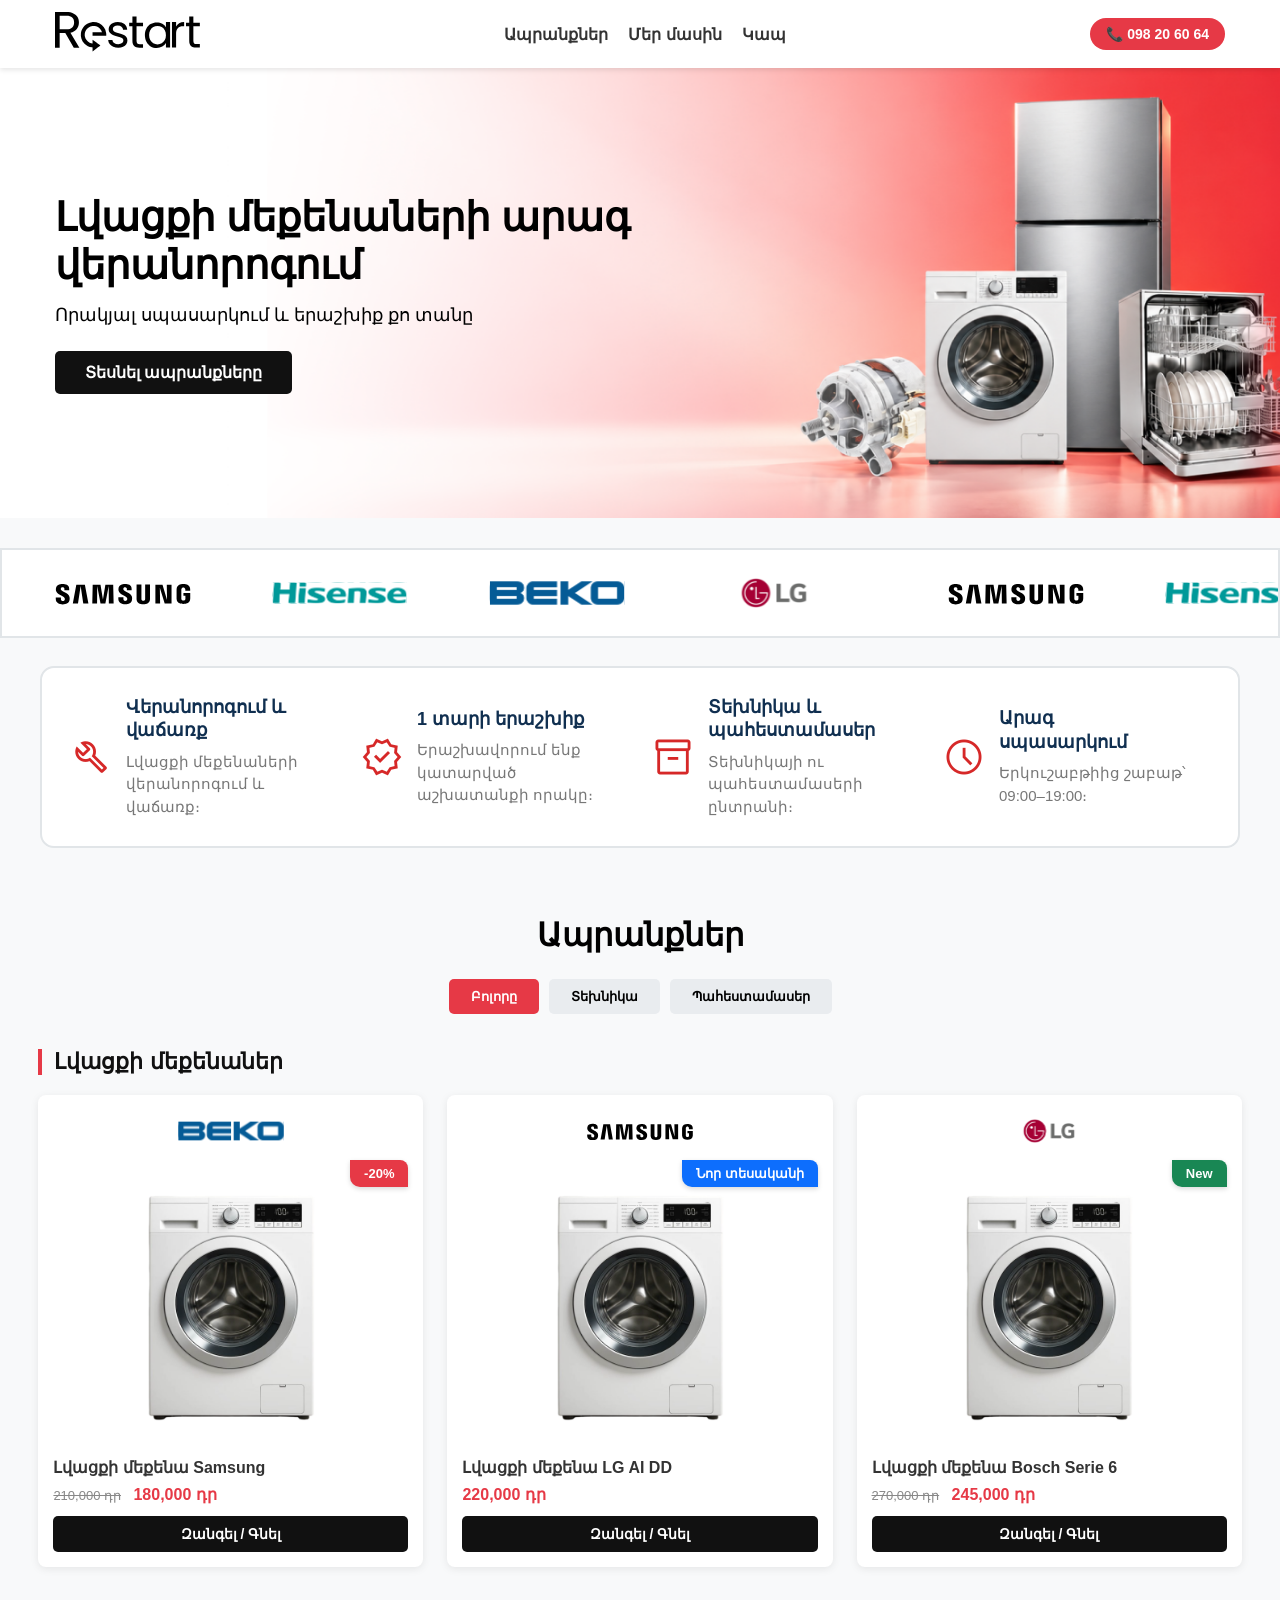
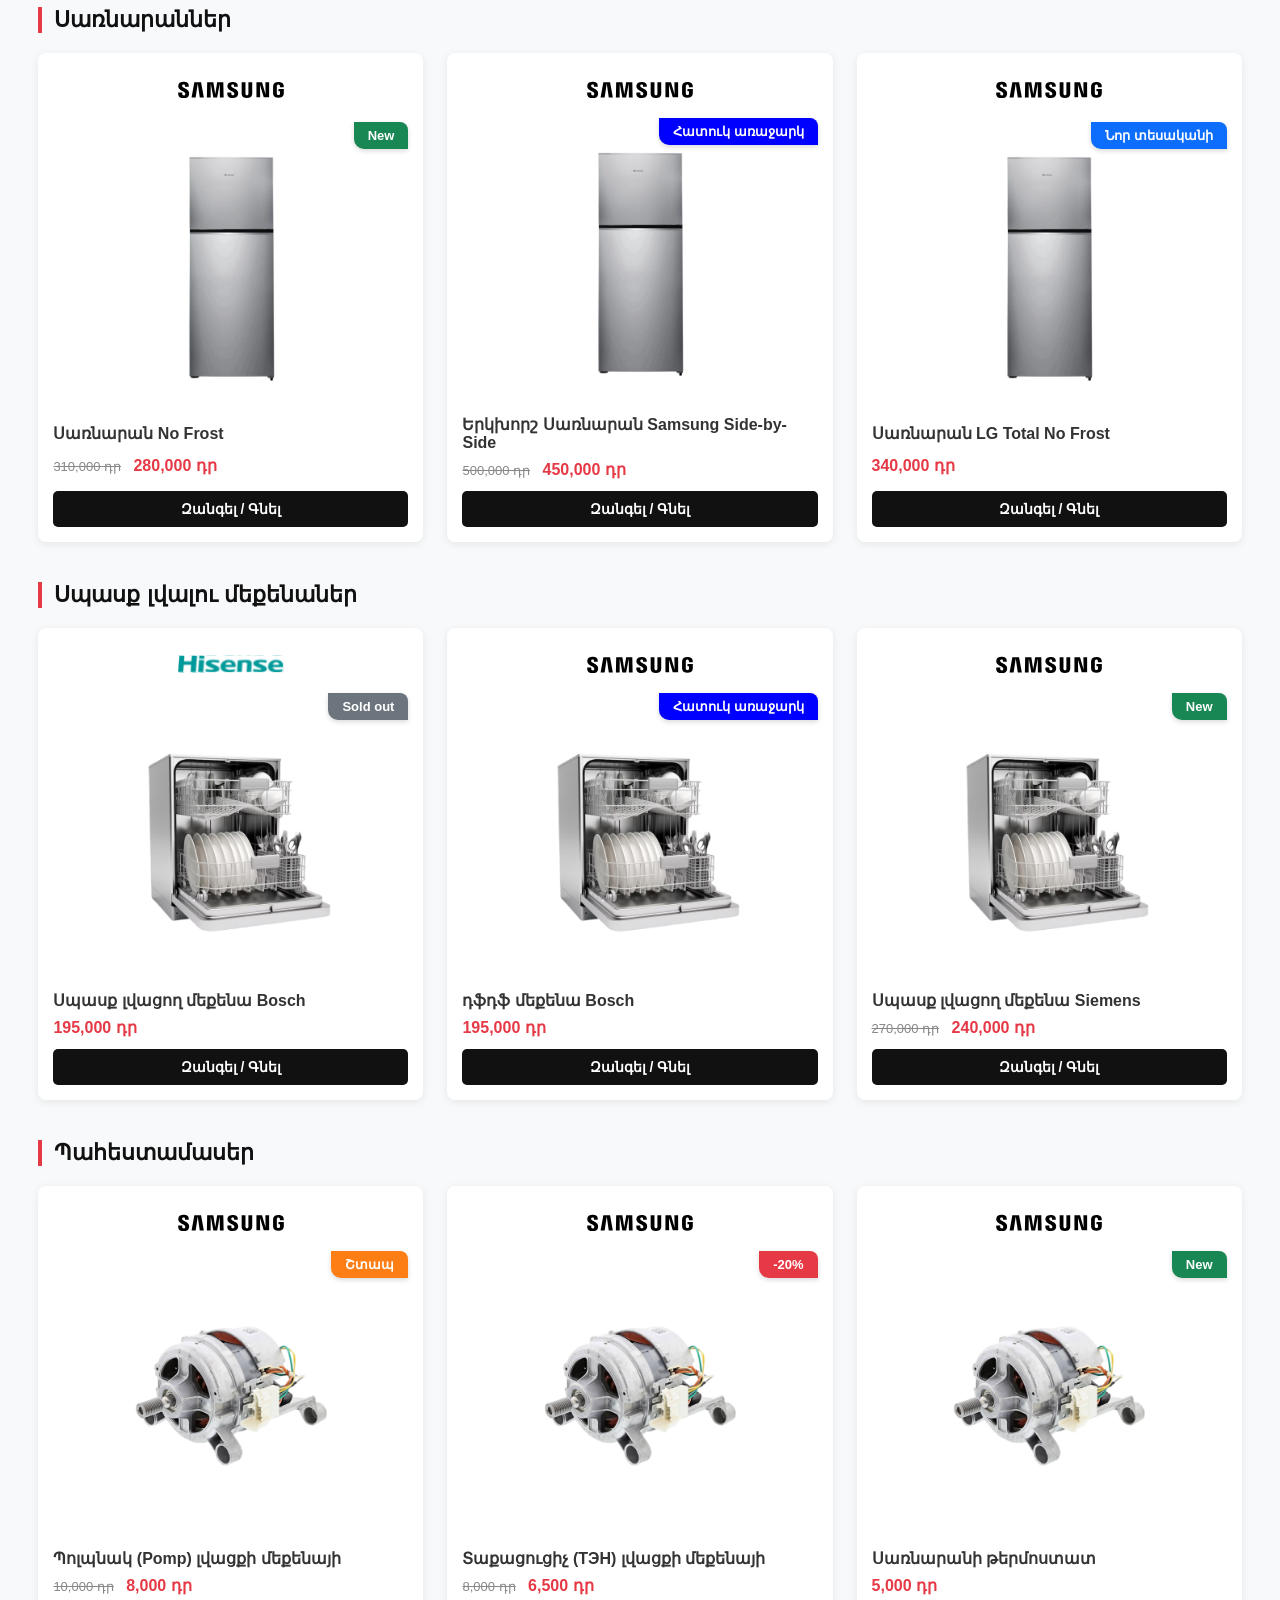
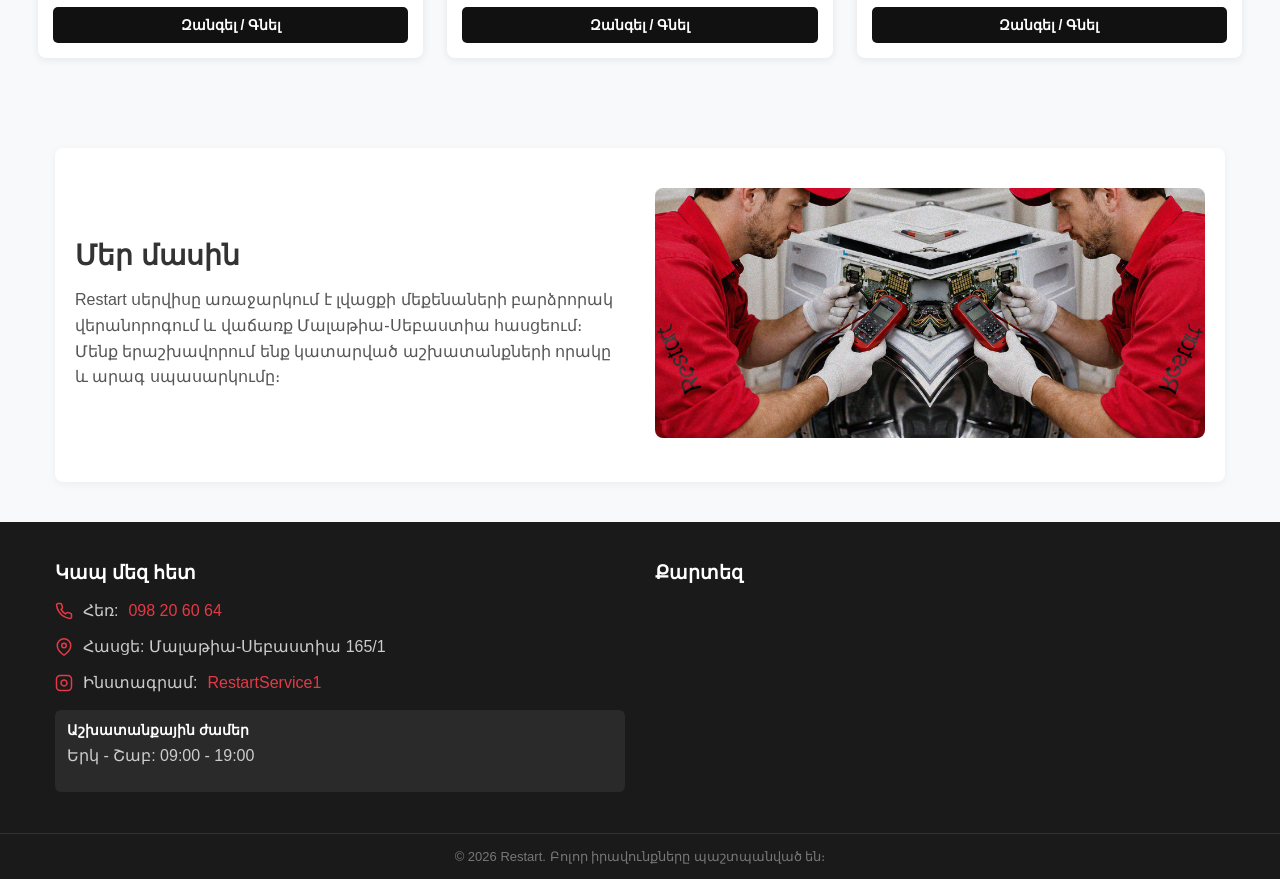
==== index.html @ dfbe59ae "added logos , and slide bar" ====
<!DOCTYPE html>
<html lang="hy">
<head>
  <meta charset="UTF-8">
  <meta name="viewport" content="width=device-width, initial-scale=1.0">

  <title>Restart | Լվացքի մեքենաների վաճառք և վերանորոգում Երևանում</title>
  <meta name="description" content="Restart սերվիսը Երևանում՝ Մալաթիա-Սեբաստիայում, առաջարկում է լվացքի մեքենաների վաճառք և վերանորոգում։ Զանգահարեք՝ 098 20 60 64։">

  <link rel="icon" type="image/svg+xml" href="assets/favicon.svg">

  <meta property="og:locale" content="hy_AM">
  <meta property="og:type" content="website">
  <meta property="og:site_name" content="Restart">
  <meta property="og:title" content="Restart | Լվացքի մեքենաների վաճառք և վերանորոգում Երևանում">
  <meta property="og:description" content="Լվացքի մեքենաների վաճառք և վերանորոգում Երևանում՝ Մալաթիա-Սեբաստիայում։ Զանգահարեք՝ 098 20 60 64։">

<meta property="og:image" content="https://restartservice1.netlify.app/assets/hero-banner-mob.png">
<meta property="og:image:alt" content="Restart՝ կենցաղային տեխնիկայի վաճառք և վերանորոգում">
<meta property="og:image:width" content="800">
<meta property="og:image:height" content="484">

<meta name="twitter:image" content="https://restartservice1.netlify.app/assets/hero-banner-mob.png">
<link
  href="https://fonts.googleapis.com/css2?family=Material+Symbols+Outlined&icon_names=build,verified,inventory_2,schedule&display=block"
  rel="stylesheet"
/>
  <link rel="stylesheet" href="style.css">
</head>
<body>

  <!-- HEADER -->
  <header class="navbar">
    <div class="container nav-container">
      <div class="logo">
        <a href="#"><img src="assets/logo.svg" alt="Restart Logo"></a>
      </div>
      
      <!-- Դեսքթոփ մենյու -->
      <nav class="nav-links">
        <a href="#products">Ապրանքներ</a>
        <a href="#about">Մեր մասին</a>
        <a href="#contact">Կապ</a>
      </nav>

      <div class="nav-right-actions">
        <a href="tel:098206064" class="header-call-btn"> 📞  098 20 60 64</a>
        <!-- Մոբայլ Մենյուի Կոճակ (Hamburger) -->
        <button class="mobile-menu-btn" id="menu-btn" onclick="toggleMobileMenu()">
          <span></span>
          <span></span>
          <span></span>
        </button>
      </div>
    </div>
  </header>

  <!-- Մոբայլ Բացվող Մենյու -->
  <div class="mobile-dropdown" id="mobile-dropdown">
    <button class="close-menu-btn" onclick="toggleMobileMenu()">&times;</button>
    <a href="#products" onclick="toggleMobileMenu()">Ապրանքներ</a>
    <a href="#about" onclick="toggleMobileMenu()">Մեր մասին</a>
    <a href="#contact" onclick="toggleMobileMenu()">Կապ</a>
    <a href="tel:098206064" class="mobile-menu-call">📞 Զանգահարել: 098 20 60 64</a>
  </div>

  <!-- HERO SECTION -->
  <section id="hero-container" class="hero-section">
    <!-- Տվյալները բեռնվում են script.js-ից -->
  </section>

<!-- BRAND MARQUEE -->
<section class="brand-marquee" aria-label="Բրենդներ">
  <div class="brand-track">
    <div class="brand-set">
 <img class="brand-logo" src="assets/brands/samsung.svg" alt="Samsung">
  <img class="brand-logo" src="assets/brands/hisense.svg" alt="Samsung">
   <img class="brand-logo" src="assets/brands/beko.svg" alt="Samsung">
    <img class="brand-logo" src="assets/brands/lg.svg" alt="Samsung">
    </div>

    <!-- Կրկնվող շարքը՝ անընդհատ ժապավենի էֆեկտի համար -->
    <div class="brand-set" aria-hidden="true">
 <img class="brand-logo" src="assets/brands/samsung.svg" alt="Samsung">
  <img class="brand-logo" src="assets/brands/hisense.svg" alt="Samsung">
   <img class="brand-logo" src="assets/brands/beko.svg" alt="Samsung">
    <img class="brand-logo" src="assets/brands/lg.svg" alt="Samsung">
    </div>
  </div>
</section>

<!-- BENEFITS SECTION -->
<section class="benefits container" aria-label="Restart սերվիսի առավելությունները">
  <div class="benefits-grid">

    <article class="benefit-item">
      <span class="benefit-icon" aria-hidden="true">build</span>
      <div>
        <h2>Վերանորոգում և վաճառք</h2>
        <p>Լվացքի մեքենաների վերանորոգում և վաճառք։</p>
      </div>
    </article>

    <article class="benefit-item">
      <span class="benefit-icon" aria-hidden="true">verified</span>
      <div>
        <h2>1 տարի երաշխիք</h2>
        <p>Երաշխավորում ենք կատարված աշխատանքի որակը։</p>
      </div>
    </article>

    <article class="benefit-item">
      <span class="benefit-icon" aria-hidden="true">inventory_2</span>
      <div>
        <h2>Տեխնիկա և պահեստամասեր</h2>
        <p>Տեխնիկայի ու պահեստամասերի ընտրանի։</p>
      </div>
    </article>

    <article class="benefit-item">
      <span class="benefit-icon" aria-hidden="true">schedule</span>
      <div>
        <h2>Արագ <br>սպասարկում</h2>
        <p>Երկուշաբթիից շաբաթ՝ 09:00–19:00։</p>
      </div>
    </article>

  </div>
</section>

  <!-- PRODUCTS SECTION -->
  <section id="products" class="products-section container">
    <h1 class="prod">Ապրանքներ</h1>
    <div class="tabs-container">
      <button class="tab-btn active" onclick="filterCategory('all', event)">Բոլորը</button>
      <button class="tab-btn" onclick="filterCategory('techniqua', event)">Տեխնիկա</button>
      <button class="tab-btn" onclick="filterCategory('spare_parts', event)">Պահեստամասեր</button>
    </div>

    <!-- Ապրանքների ցանկը -->
    <div id="products-container"></div>
  </section>

  <!-- ABOUT SECTION -->
  <section id="about" class="container">
    <div class="about-section">
      <div class="about-grid">
        <div class="about-text">
          <h2>Մեր մասին</h2>
          <p>Restart սերվիսը առաջարկում է լվացքի մեքենաների բարձրորակ վերանորոգում և վաճառք Մալաթիա-Սեբաստիա հասցեում։ Մենք երաշխավորում ենք կատարված աշխատանքների որակը և արագ սպասարկումը։</p>
        </div>
        <div class="about-image">
          <img src="assets/about.png" alt="About us">
        </div>
      </div>
    </div>
  </section>

  <!-- FOOTER / CONTACT -->
  <footer id="contact">
    <div class="container footer-content">
      <div class="footer-info">
        <h3>Կապ մեզ հետ</h3>
        <p>
          <svg class="contact-icon" viewBox="0 0 24 24" fill="none" stroke="currentColor" stroke-width="2"><path d="M22 16.92v3a2 2 0 0 1-2.18 2 19.79 19.79 0 0 1-8.63-3.07 19.5 19.5 0 0 1-6-6 19.79 19.79 0 0 1-3.07-8.67A2 2 0 0 1 4.11 2h3a2 2 0 0 1 2 1.72 12.84 12.84 0 0 0 .7 2.81 2 2 0 0 1-.45 2.11L8.09 9.91a16 16 0 0 0 6 6l1.27-1.27a2 2 0 0 1 2.11-.45 12.84 12.84 0 0 0 2.81.7A2 2 0 0 1 22 16.92z"/></svg>
          Հեռ: <a href="tel:098206064">098 20 60 64</a>
        </p>
        <p>
          <svg class="contact-icon" viewBox="0 0 24 24" fill="none" stroke="currentColor" stroke-width="2"><path d="M21 10c0 7-9 13-9 13s-9-6-9-13a9 9 0 0 1 18 0z"/><circle cx="12" cy="10" r="3"/></svg>
          Հասցե: Մալաթիա-Սեբաստիա 165/1
        </p>
        <p>
          <svg class="contact-icon" viewBox="0 0 24 24" fill="none" stroke="currentColor" stroke-width="2"><rect width="20" height="20" x="2" y="2" rx="5" ry="5"/><path d="M16 11.37A4 4 0 1 1 12.63 8 4 4 0 0 1 16 11.37z"/><line x1="17.5" x2="17.51" y1="6.5" y2="6.5"/></svg>
          Ինստագրամ: <a href="https://instagram.com/RestartService1" target="_blank">RestartService1</a>
        </p>
        
        <div class="work-hours">
          <h4>Աշխատանքային ժամեր</h4>
          <p>Երկ - Շաբ: 09:00 - 19:00</p>
        </div>
      </div>

      <div class="footer-map">
        <h3>Քարտեզ</h3>
        <iframe src="https://www.google.com/maps/embed?pb=!1m18!1m12!1m3!1d3048.3341147572!2d44.45!3d40.18!2m3!1f0!2f0!3f0!3m2!1i1024!2i768!4f13.1!3m3!1m2!1s0x0%3A0x0!2zNDDCsDEwJzQ4LjgiTiA0NMKwMjcxMDAuMCJF!5e0!3m2!1sen!2sam!4v1600000000000!5m2!1sen!2sam" width="100%" height="200" style="border:0;" allowfullscreen="" loading="lazy"></iframe>
      </div>
    </div>
    
    <div class="footer-bottom">
      <p>&copy; 2026 Restart. Բոլոր իրավունքները պաշտպանված են։</p>
    </div>
  </footer>

  <!-- Floating Call Button for Mobile -->
  <a href="tel:098206064" class="float-call-btn"> 📞 Զանգահարել</a>

  <script src="script.js"></script>
</body>
</html>
---- style.css ----
/* --- GENERAL STYLES --- */
* {
  margin: 0;
  padding: 0;
  box-sizing: border-box;
  font-family: Poppins, sans-serif;
}

body {
  background-color: #f8f9fa;
  color: #333;
}

.prod {
  text-align: center;
  margin-bottom: 25px;
  font-size: 32px;
  color: #000;
  font-weight: bold;
}

.container {
  max-width: 1200px;
  margin: 0 auto;
  padding: 0 15px;
}

/* --- NAVBAR --- */
.navbar {
  background: #fff;
  box-shadow: 0 2px 5px rgba(0,0,0,0.1);
  position: sticky;
  top: 0;
  z-index: 1000;
  padding: 12px 0;
}

.nav-container {
  display: flex;
  justify-content: space-between;
  align-items: center;
}

.logo img {
  height: 40px;
}

.nav-links {
  display: flex;
  gap: 20px;
}

.nav-links a {
  text-decoration: none;
  color: #333;
  font-weight: bold;
  transition: color 0.3s;
}

.nav-links a:hover {
  color: #e63946;
}

.nav-right-actions {
  display: flex;
  align-items: center;
  gap: 15px;
}

.header-call-btn {
  background-color: #e63946;
  color: #fff;
  padding: 8px 16px;
  border-radius: 20px;
  text-decoration: none;
  font-weight: bold;
  font-size: 14px;
  transition: background 0.3s;
}

.header-call-btn:hover {
  background-color: #d62828;
}

/* --- MOBILE HAMBURGER BUTTON --- */
.mobile-menu-btn {
  display: none;
  background: none;
  border: none;
  cursor: pointer;
  flex-direction: column;
  justify-content: space-between;
  width: 28px;
  height: 20px;
  padding: 0;
}

.mobile-menu-btn span {
  display: block;
  width: 100%;
  height: 3px;
  background-color: #333;
  border-radius: 2px;
}

/* --- MOBILE DROPDOWN MENU --- */
.mobile-dropdown {
  display: none;
  position: fixed;
  top: 0;
  left: 0;
  width: 100%;
  height: 100vh;
  background: #fff;
  z-index: 2000;
  flex-direction: column;
  justify-content: center;
  align-items: center;
  gap: 25px;
  padding: 20px;
}

.mobile-dropdown.active {
  display: flex;
}

.mobile-dropdown a {
  text-decoration: none;
  font-size: 22px;
  font-weight: bold;
  color: #333;
  transition: color 0.3s;
}

.mobile-dropdown a:hover {
  color: #e63946;
}

.mobile-menu-call {
  background-color: #e63946;
  color: #fff !important;
  padding: 12px 25px;
  border-radius: 25px;
  font-size: 18px !important;
  margin-top: 15px;
}

.close-menu-btn {
  position: absolute;
  top: 20px;
  right: 25px;
  background: none;
  border: none;
  font-size: 40px;
  color: #333;
  cursor: pointer;
}

/* --- HERO SECTION --- */
.hero-section {
  position: relative;
  width: 100%;
  height: 450px;
  background: #e63946;
  display: flex;
  align-items: center;
  overflow: hidden;
  margin-bottom: 30px;
}

.hero-image {
  position: absolute;
  top: 0;
  left: 0;
  width: 100%;
  height: 100%;
  background-size: cover;
  background-position: center;
  background-repeat: no-repeat;
  z-index: 1;
}

.hero-content {
  position: relative;
  z-index: 2;
    width: 100%;
  max-width: 1200px;
  padding-left: 50px;
  color: #fff;
 color: #000;
  text-align: left;
   margin: 0 auto;
     padding: 0 15px; /* Նույն padding-ը, ինչ .container-ը */
}


.hero-content h1 {
  width: 50%;
  font-size: 40px;
  margin-bottom: 15px;
  font-weight: bold;
  line-height: 1.2;
}

.hero-content p {
  font-size: 18px;
  margin-bottom: 25px;
  color: #000;
}

.hero-content .btn-primary {
  display: inline-block;
  background: #111;
  color: #fff;
  padding: 12px 30px;
  border-radius: 5px;
  text-decoration: none;
  font-weight: bold;
  transition: background 0.3s;
}

.hero-content .btn-primary:hover {
  background: #333;
}

/* --- PRODUCTS SECTION --- */
.products-section {
  padding: 20px 15px 50px 15px;
}

.tabs-container {
  display: flex;
  gap: 10px;
  margin-bottom: 35px;
  overflow-x: auto;
  justify-content: center;
}

.tab-btn {
  padding: 10px 22px;
  border: none;
  background: #e9ecef;
  cursor: pointer;
  border-radius: 5px;
  font-weight: bold;
  white-space: nowrap;
  transition: all 0.3s;
}

.tab-btn.active {
  background: #e63946;
  color: #fff;
}

.category-group {
  margin-bottom: 40px;
}

.sub-category-title {
  margin: 0 0 20px 0;
  font-size: 22px;
  border-left: 4px solid #e63946;
  padding-left: 12px;
  color: #111;
}

/* Ապրանքների բաժինը դուրս է գալիս ընդհանուր 1200px container սահմանափակումից */
.products-section.container {
  width: 100vw;
  max-width: none;
  margin-left: calc(50% - 50vw);
  padding: 20px clamp(16px, 3vw, 48px) 50px;
}

.products-grid {
  display: grid;
  grid-template-columns: repeat(3, minmax(0, 1fr));
  gap: 24px;
}

/* 4 կամ ավելի քարտի դեպքում լայն էկրանին ցուցադրում է 4 սյուն */
@media (min-width: 1201px) {
  .products-grid:has(> .product-card:nth-child(4)) {
    grid-template-columns: repeat(4, minmax(0, 1fr));
  }
}

.product-card {
  background: #fff;
  border-radius: 8px;
  padding: 15px;
  box-shadow: 0 2px 8px rgba(0,0,0,0.08);
  display: flex;
  flex-direction: column;
  justify-content: space-between;
}

.product-img-wrapper {
  position: relative;
  width: 100%;
}

.product-badge {
  position: absolute;
  top: 0;
  right: 0;
  padding: 6px 14px;
  font-size: 13px;
  font-weight: bold;
  color: #fff;
  border-bottom-left-radius: 10px;
  border-top-right-radius: 8px;
  z-index: 10;
  box-shadow: 0 2px 5px rgba(0,0,0,0.15);
}

.product-card img {
  width: 100%;
  height: clamp(190px, 22vw, 320px);
  object-fit: contain;
  background: #fff;
  border-radius: 6px;
  margin-bottom: 12px;
}

.product-card h4 {
  font-size: 16px;
  margin-bottom: 8px;
}

.price-box {
  margin-bottom: 12px;
}

.old-price {
  text-decoration: line-through;
  color: #888;
  font-size: 13px;
  margin-right: 8px;
}

.price {
  font-weight: bold;
  color: #e63946;
  font-size: 16px;
}

.call-to-buy-btn {
  display: block;
  text-align: center;
  background: #111;
  color: #fff;
  padding: 10px;
  border-radius: 5px;
  text-decoration: none;
  font-size: 14px;
  font-weight: bold;
}

/* --- ABOUT SECTION --- */
.about-section {
  padding: 40px 20px;
  background: #fff;
  margin-bottom: 40px;
  border-radius: 8px;
  box-shadow: 0 2px 8px rgba(0,0,0,0.05);
}

.about-grid {
  display: grid;
  grid-template-columns: 1fr 1fr;
  gap: 30px;
  align-items: center;
}

.about-text h2 {
  margin-bottom: 15px;
  font-size: 28px;
}

.about-text p {
  line-height: 1.6;
  color: #555;
}

.about-image img {
  width: 100%;
  height: 250px;
  object-fit: cover;
  border-radius: 8px;
}

/* --- FOOTER --- */
footer {
  background: #1a1a1a;
  color: #ccc;
  padding-top: 40px;
}

.footer-content {
  display: grid;
  grid-template-columns: repeat(auto-fit, minmax(280px, 1fr));
  gap: 30px;
  padding-bottom: 30px;
}

.footer-info h3, .footer-map h3 {
  color: #fff;
  margin-bottom: 15px;
}

.footer-info p {
  margin-bottom: 12px;
  line-height: 1.5;
  display: flex;
  align-items: center;
  gap: 10px;
}

.contact-icon {
  width: 18px;
  height: 18px;
  flex-shrink: 0;
  color: #e63946;
}

.footer-info a {
  color: #e63946;
  text-decoration: none;
}

.work-hours {
  margin-top: 15px;
  background: #2a2a2a;
  padding: 12px;
  border-radius: 6px;
}

.work-hours h4 {
  color: #fff;
  margin-bottom: 6px;
  font-size: 14px;
}

.footer-bottom {
  border-top: 1px solid #333;
  text-align: center;
  padding: 15px;
  font-size: 13px;
  color: #777;
}

.float-call-btn {
  display: none;
  position: fixed;
  bottom: 20px;
  right: 20px;
  background: #e63946;
  color: #fff;
  padding: 12px 20px;
  border-radius: 30px;
  text-decoration: none;
  font-weight: bold;
  box-shadow: 0 4px 10px rgba(0,0,0,0.3);
  z-index: 1000;
}

/* --- RESPONSIVE / MOBILE STYLES --- */
@media (max-width: 768px) {
  .float-call-btn {
    display: block;
       bottom: 85px;
  }
  .header-call-btn {
    display: none;
  }
  .nav-links {
    display: none; /* Թաքցնում ենք դեսքթոփ մենյուն մոբայլում */
  }
  .mobile-menu-btn {
    display: flex; /* Միացնում ենք համբուրգեր կոճակը */
  }
  .about-grid {
    grid-template-columns: 1fr;
  }
  
  .hero-section {
    height: auto;
    flex-direction: column;
    background: #fff !important;
  }

  .hero-image {
    position: relative;
    width: 100%;
    height: 250px;
    background-size: cover;
  }

  .hero-content {
    position: relative;
    width: 100%;
     padding: 25px 15px;
    text-align: center;
    color: #000 !important;
    text-shadow: none !important;
  }

  .hero-content h1 {
    font-size: 22px;
    width: 100%;
    color: #000;
    margin-bottom: 10px;
  }

  .hero-content p {
    font-size: 14px;
    color: #555;
    margin-bottom: 15px;
  }

  .hero-content .btn-primary {
    background: #111;
    color: #fff;
    padding: 10px 24px;
    font-size: 14px;
  }

  .product-card img {
    height: 380px;
    object-fit: contain;
    background: #fff;
  }
}


/* BENEFITS SECTION */
.benefits {
  margin-top: 28px;
  margin-bottom: 48px;
  padding: 28px;
  border: 2px solid #e1e5e8;
  border-radius: 14px;
  background: #fff;
}

.benefits-grid {
  display: grid;
  grid-template-columns: repeat(4, minmax(0, 1fr));
  gap: 24px;
}

.benefit-item {
  display: flex;
  align-items: center;
  gap: 14px;
  min-width: 0;
}

.benefit-icon {
  flex: 0 0 auto;
  color: #d62828;
  font-family: "Material Symbols Outlined";
  font-size: 42px;
  font-weight: normal;
  line-height: 1;
}

.benefit-item h2 {
  margin: 0 0 8px;
  color: #102f50;
  font-size: 18px;
  line-height: 1.3;
}

.benefit-item p {
  margin: 0;
  color: #777;
  font-size: 15px;
  line-height: 1.5;
}

@media (max-width: 900px) {
  .benefits-grid {
    grid-template-columns: repeat(2, minmax(0, 1fr));
    gap: 24px 18px;
  }
}

@media (max-width: 520px) {
  .benefits {
    margin-top: 20px;
    margin-bottom: 36px;
    padding: 20px 16px;
  }

  .benefits-grid {
    gap: 22px 14px;
  }

  .benefit-item {
    align-items: flex-start;
    flex-direction: column;
    gap: 9px;
  }

  .benefit-icon {
    font-size: 34px;
  }

  .benefit-item h2 {
    font-size: 15px;
  }

  .benefit-item p {
    font-size: 13px;
  }
}

/* Ապրանքների grid-ի responsive դասավորություն */
@media (max-width: 1200px) {
  .products-grid {
    grid-template-columns: repeat(3, minmax(0, 1fr));
  }
}

@media (max-width: 760px) {
  .products-grid {
    grid-template-columns: repeat(2, minmax(0, 1fr));
    gap: 16px;
  }

  .product-card {
    min-width: 0;
    padding: 12px;
  }

  .product-card img {
    height: 190px;
  }
}

@media (max-width: 380px) {
  .products-grid {
    grid-template-columns: 1fr;
  }
}



/* BRAND MARQUEE */
.brand-marquee {

  margin: 0 auto 24px;
  overflow: hidden;
  border: 2px solid #e1e5e8;
  background: #fff;
 
}

.brand-track {
  display: flex;
  width: max-content;
  animation: brand-marquee-scroll 26s linear infinite;
}

.brand-set {
  display: flex;
  flex: 0 0 auto;
  align-items: center;
  justify-content: space-around;
  gap: clamp(40px, 6vw, 100px);
  padding: 22px clamp(28px, 4vw, 60px);
}

.brand-name {
  color: #222;
  font-size: clamp(22px, 3vw, 40px);
  font-weight: 700;
  white-space: nowrap;
}

.brand-marquee:hover .brand-track {
  animation-play-state: paused;
}

@keyframes brand-marquee-scroll {
  from {
    transform: translateX(0);
  }

  to {
    transform: translateX(-50%);
  }
}

@media (max-width: 600px) {
  

  .brand-set {
    gap: 32px;
    padding: 18px 20px;
  }

  .brand-name {
    font-size: 22px;
  }
}

@media (prefers-reduced-motion: reduce) {
  .brand-track {
    animation: none;
  }
}

.brand-logo {
  flex: 0 0 auto;
  width: 140px;
  height: 42px;
  object-fit: contain;
}

@media (max-width: 600px) {
  .brand-logo {
    width: 105px;
    height: 34px;
  }
}



.product-brand-logo {
  width: 100%;
  height: 42px;
  margin-bottom: 8px;
  display: flex;
  align-items: center;
  justify-content: center;
}

.product-card .product-brand-logo img {
  width: auto;
  height: auto;
  max-width: 110px;
  max-height: 32px;
  margin: 0;
  object-fit: contain;
  background: transparent;
  border-radius: 0;
}

@media (max-width: 760px) {
  .product-brand-logo {
    height: 38px;
    margin-bottom: 6px;
  }

  .product-card .product-brand-logo img {
    max-width: 90px;
    max-height: 28px;
  }
}
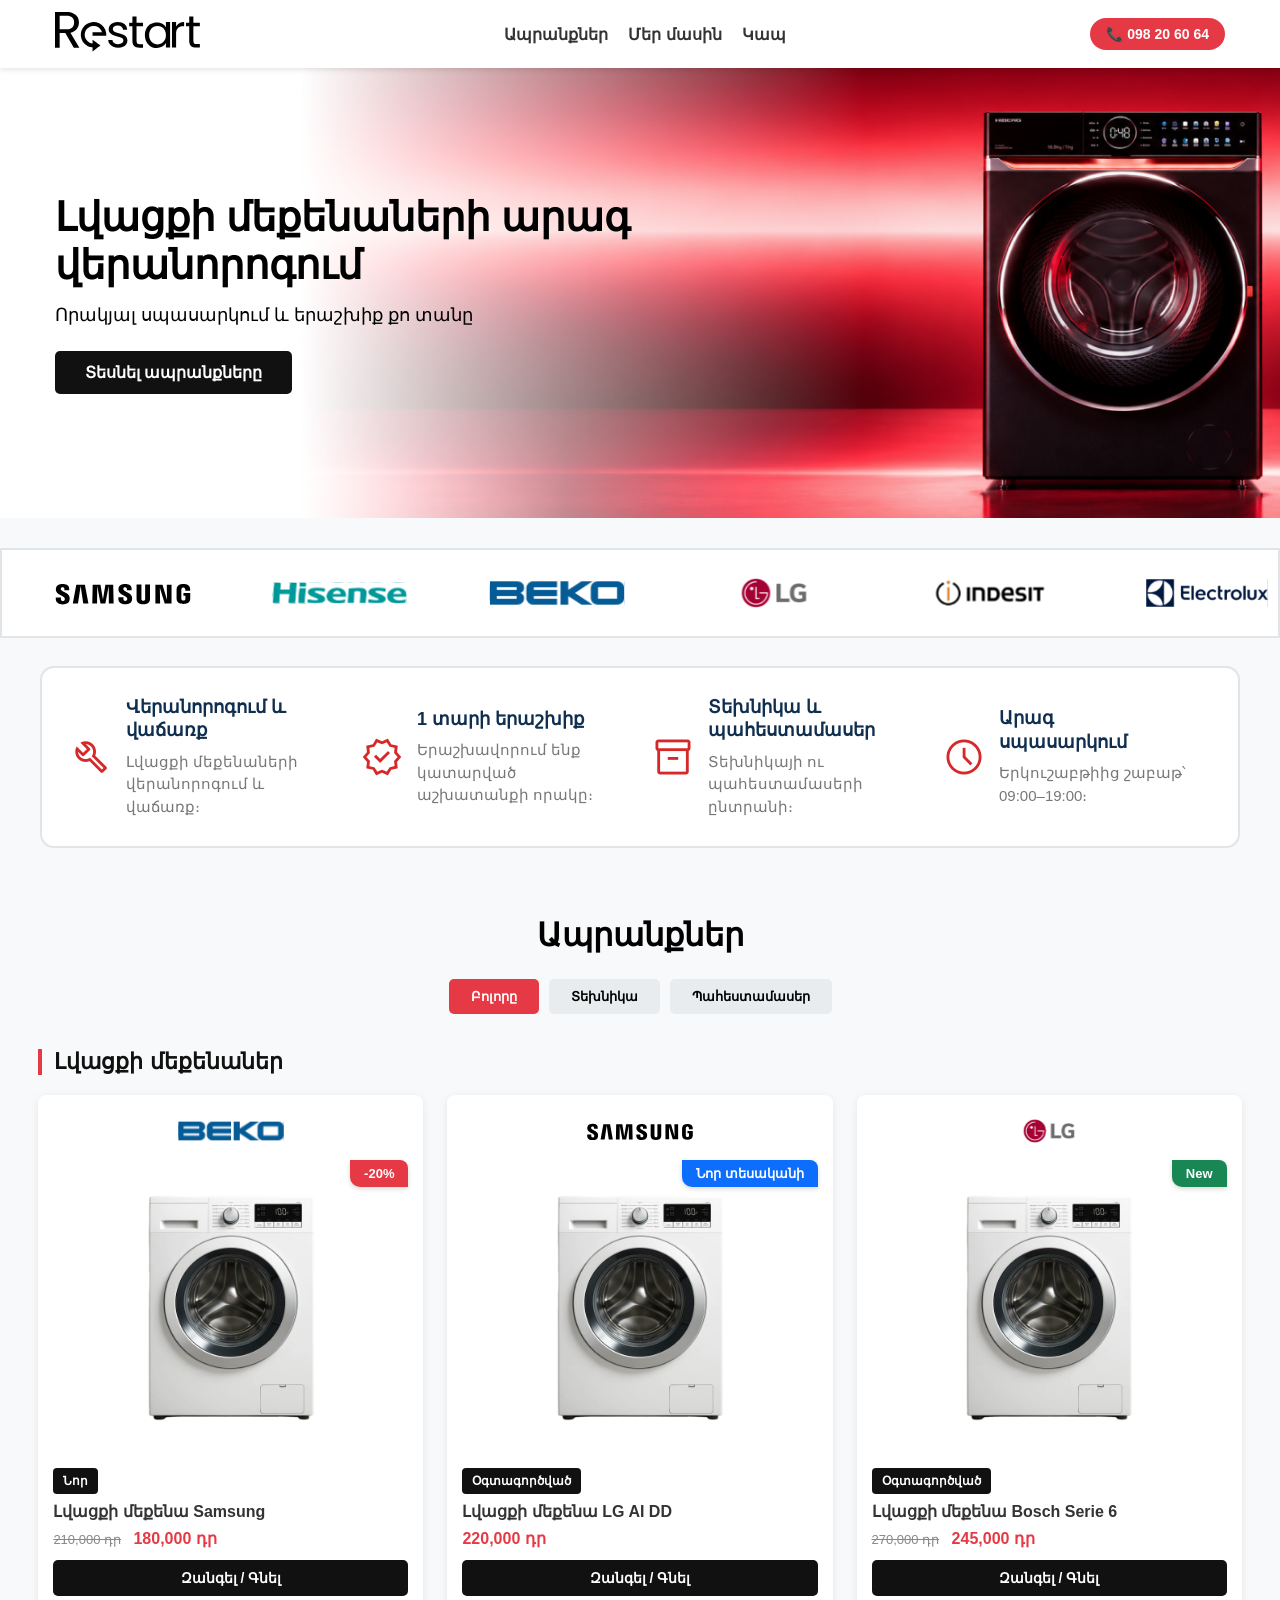
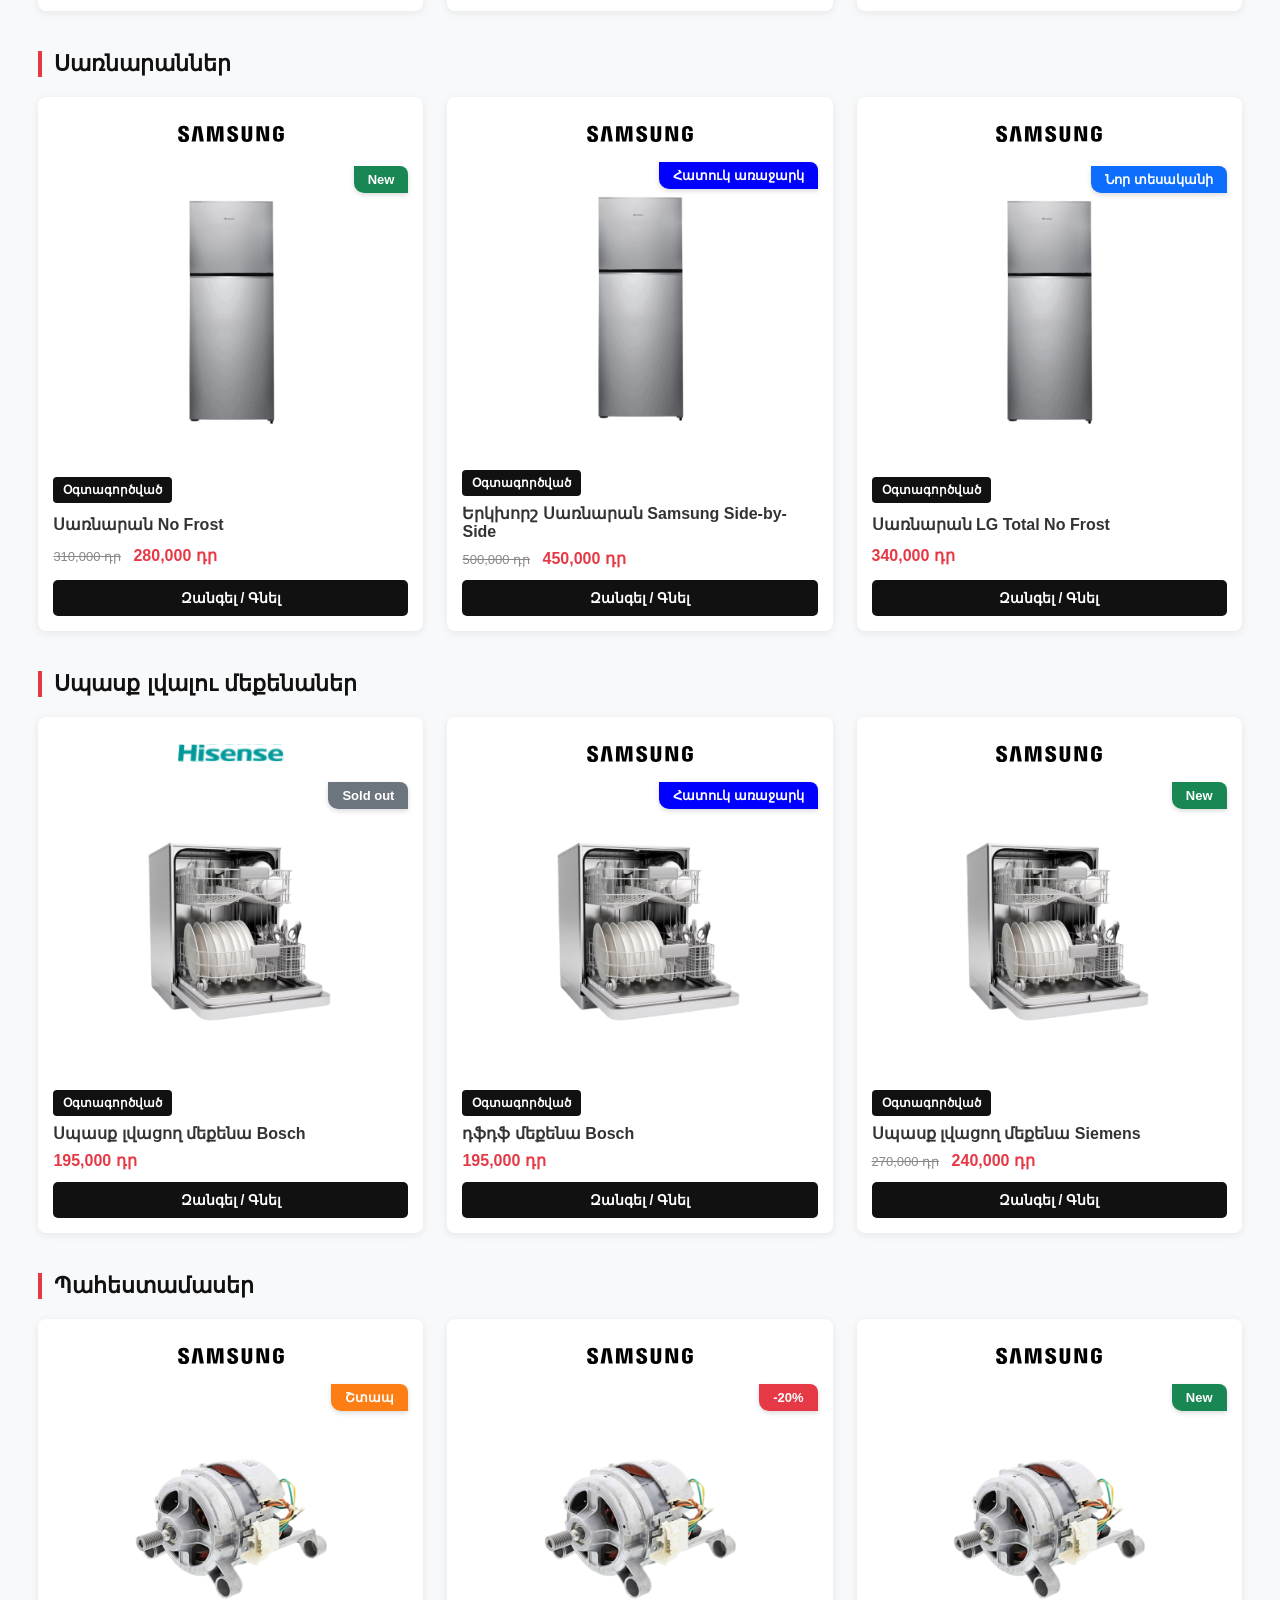
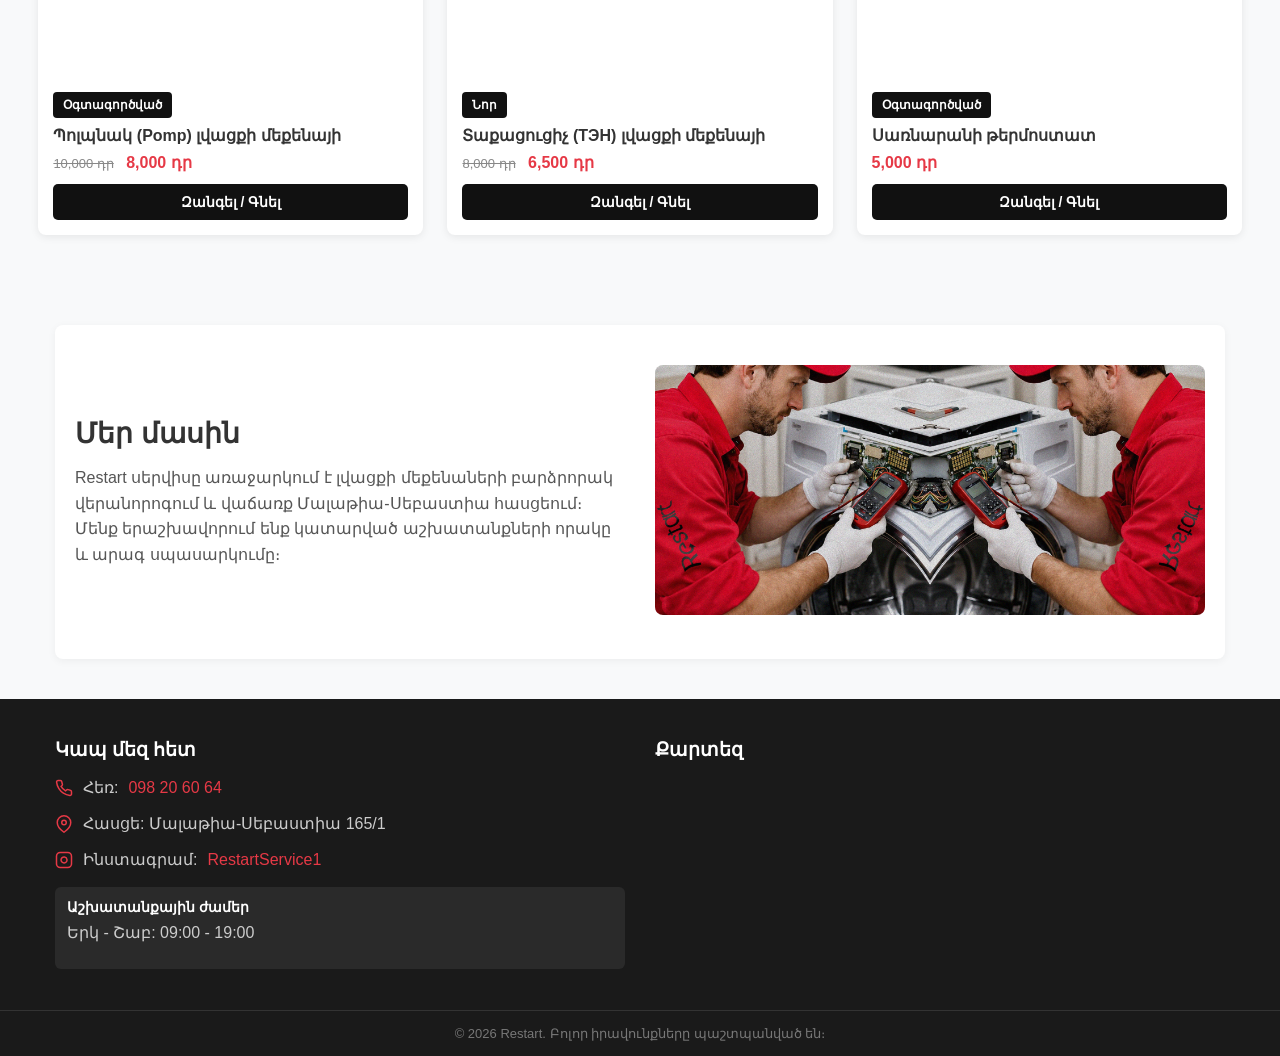
==== commit c90cdda0: "added labels, new banner and more fixes" ====
--- a/index.html
+++ b/index.html
@@ -77,6 +77,8 @@
   <img class="brand-logo" src="assets/brands/hisense.svg" alt="Samsung">
    <img class="brand-logo" src="assets/brands/beko.svg" alt="Samsung">
     <img class="brand-logo" src="assets/brands/lg.svg" alt="Samsung">
+     <img class="brand-logo" src="assets/brands/indesit.svg" alt="Samsung">
+      <img class="brand-logo" src="assets/brands/electrolux.svg" alt="Samsung">
     </div>
 
     <!-- Կրկնվող շարքը՝ անընդհատ ժապավենի էֆեկտի համար -->
@@ -85,6 +87,8 @@
   <img class="brand-logo" src="assets/brands/hisense.svg" alt="Samsung">
    <img class="brand-logo" src="assets/brands/beko.svg" alt="Samsung">
     <img class="brand-logo" src="assets/brands/lg.svg" alt="Samsung">
+         <img class="brand-logo" src="assets/brands/indesit.svg" alt="Samsung">
+      <img class="brand-logo" src="assets/brands/electrolux.svg" alt="Samsung">
     </div>
   </div>
 </section>
--- a/style.css
+++ b/style.css
@@ -759,4 +759,20 @@
     max-width: 90px;
     max-height: 28px;
   }
+}
+
+
+.product-condition {
+  position: static;
+  display: inline-block;
+  align-self: flex-start;
+  width: fit-content;
+  margin: 10px 0 8px;
+  padding: 6px 10px;
+  border-radius: 4px;
+  background: #111;
+  color: #fff;
+  font-size: 12px;
+  font-weight: 700;
+  line-height: 1.2;
 }
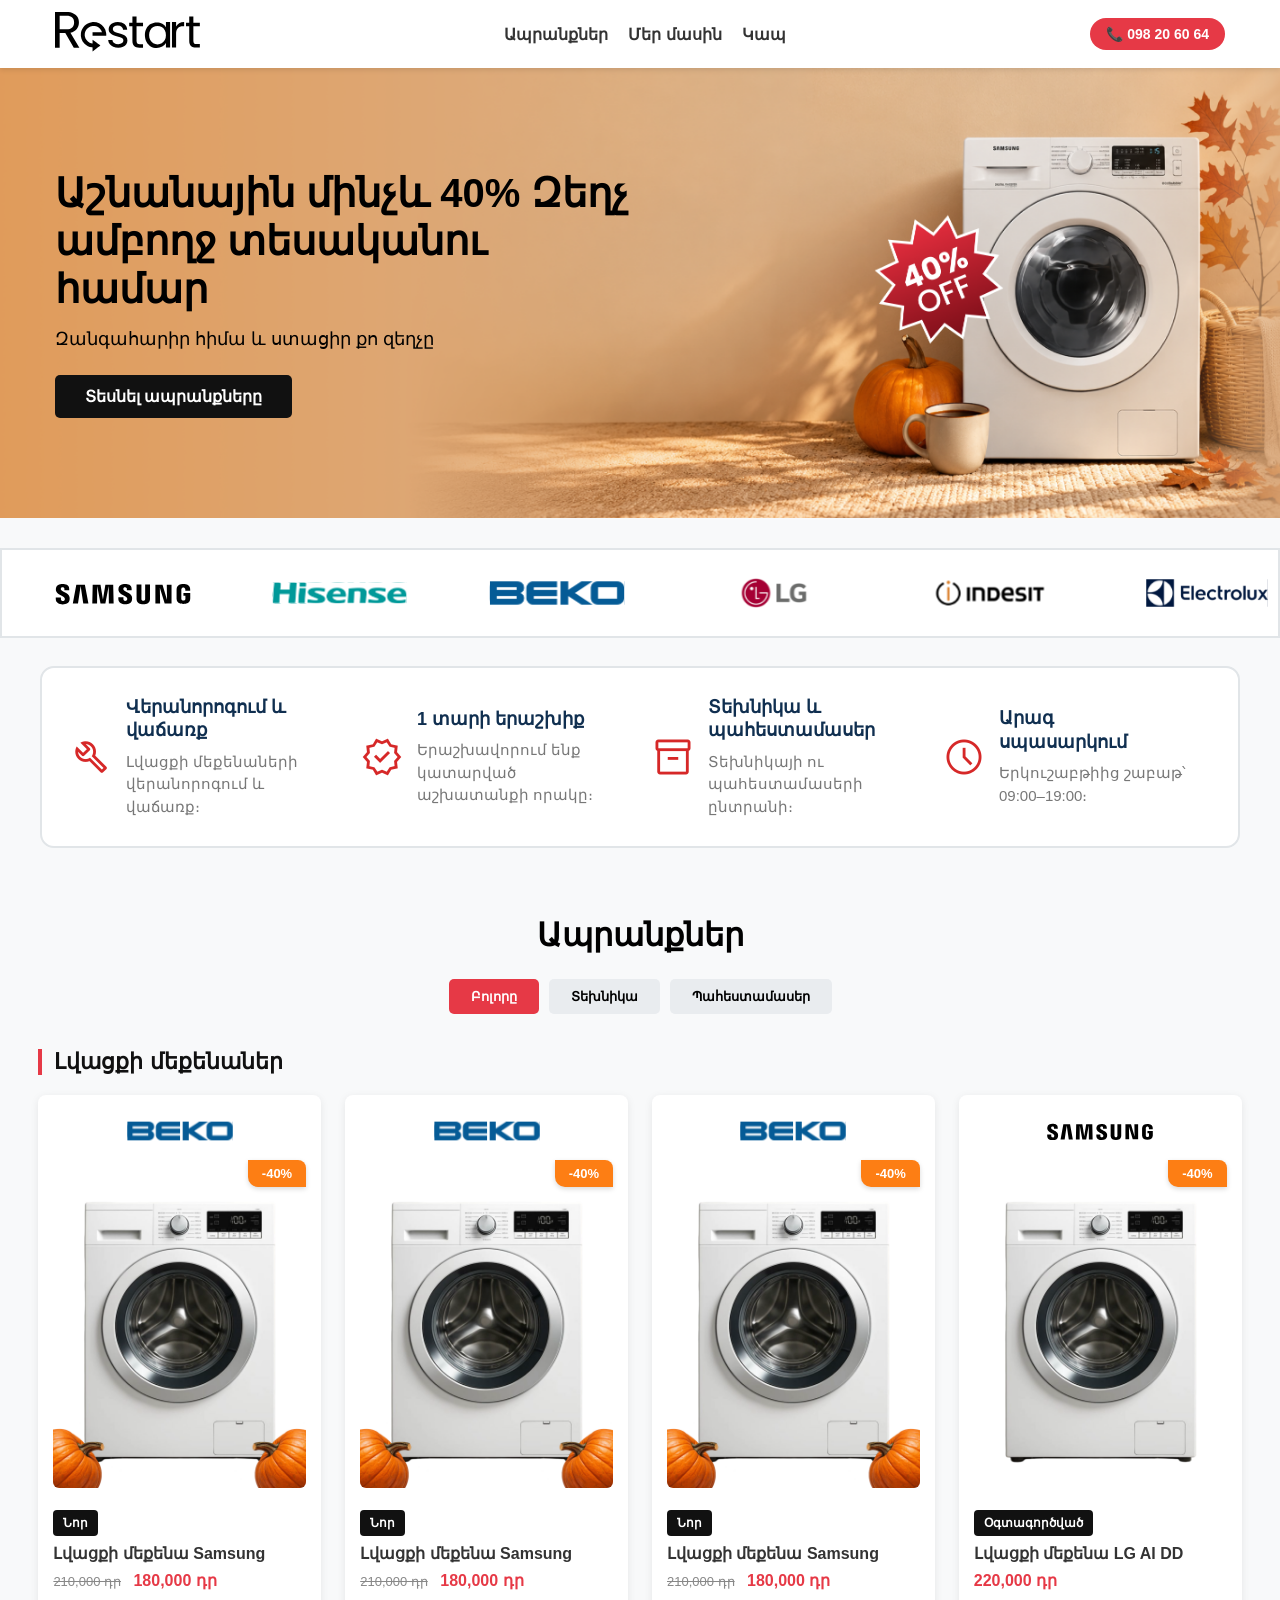
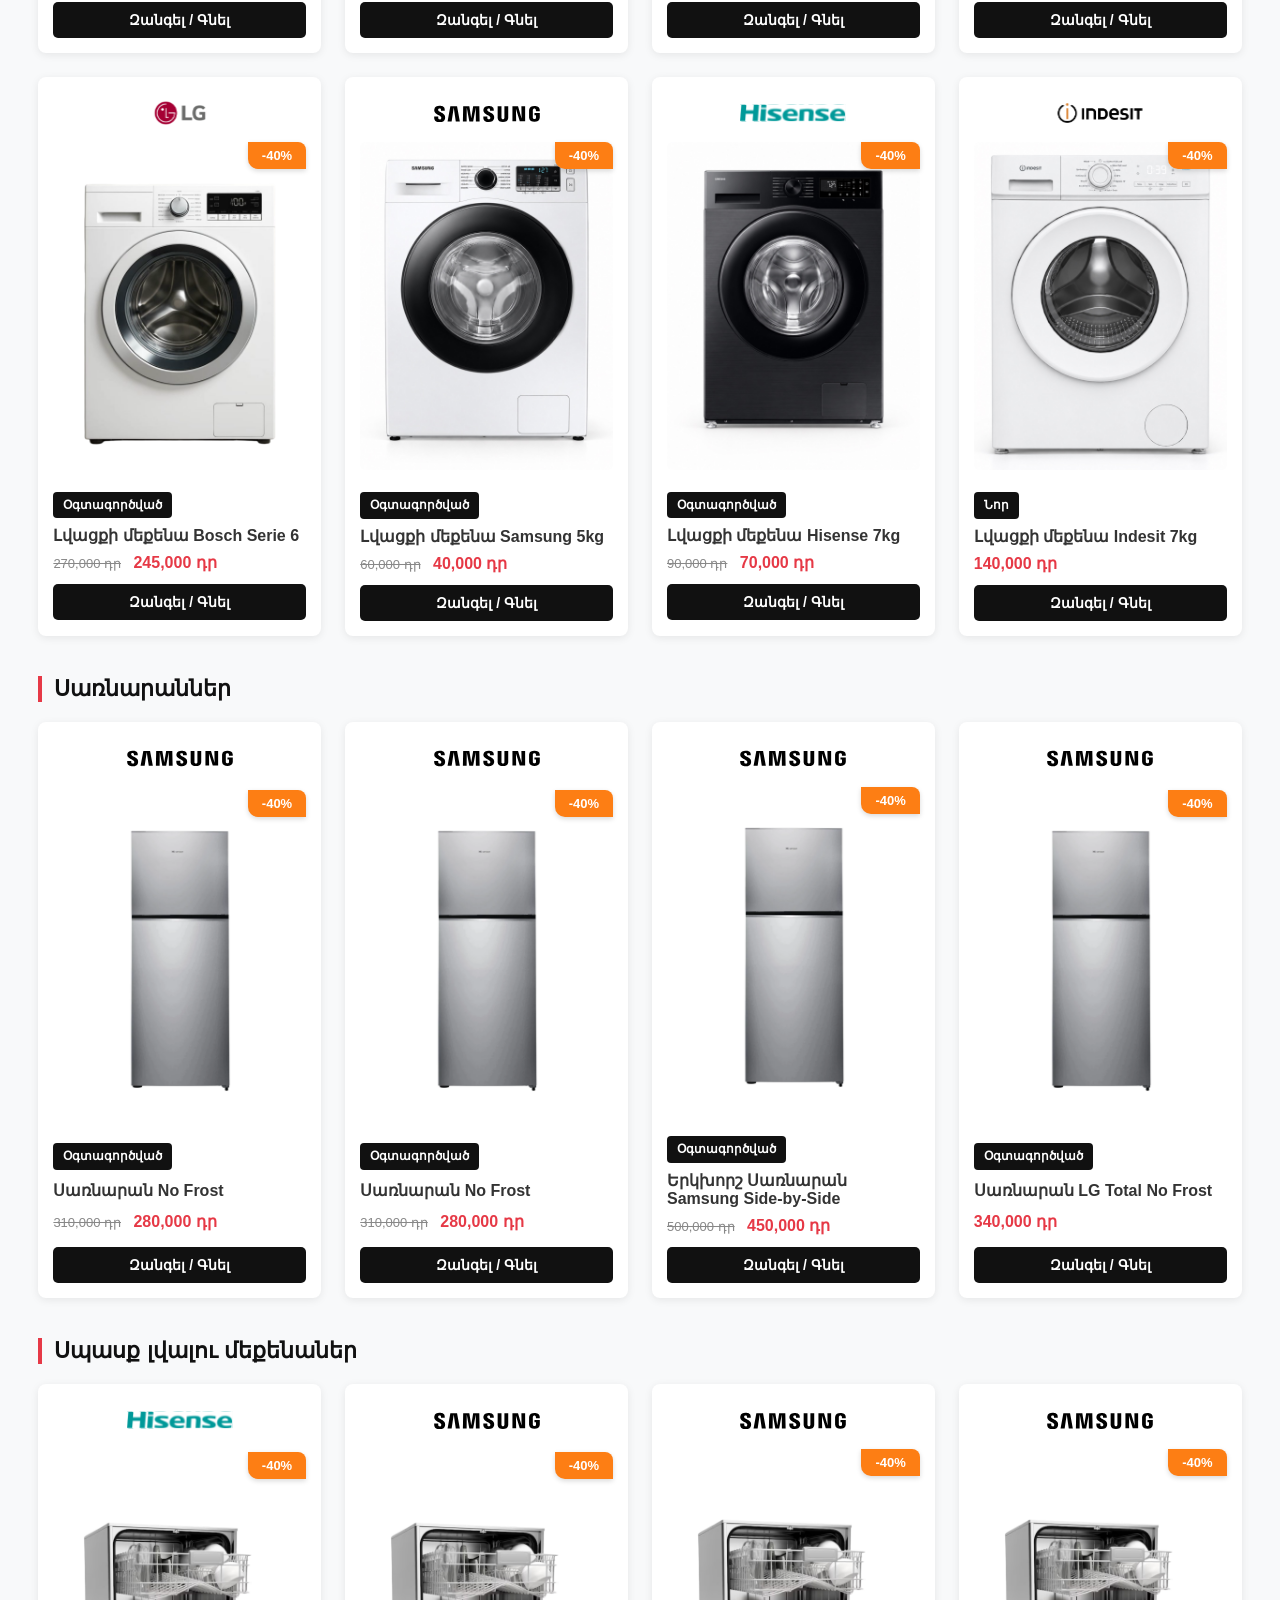
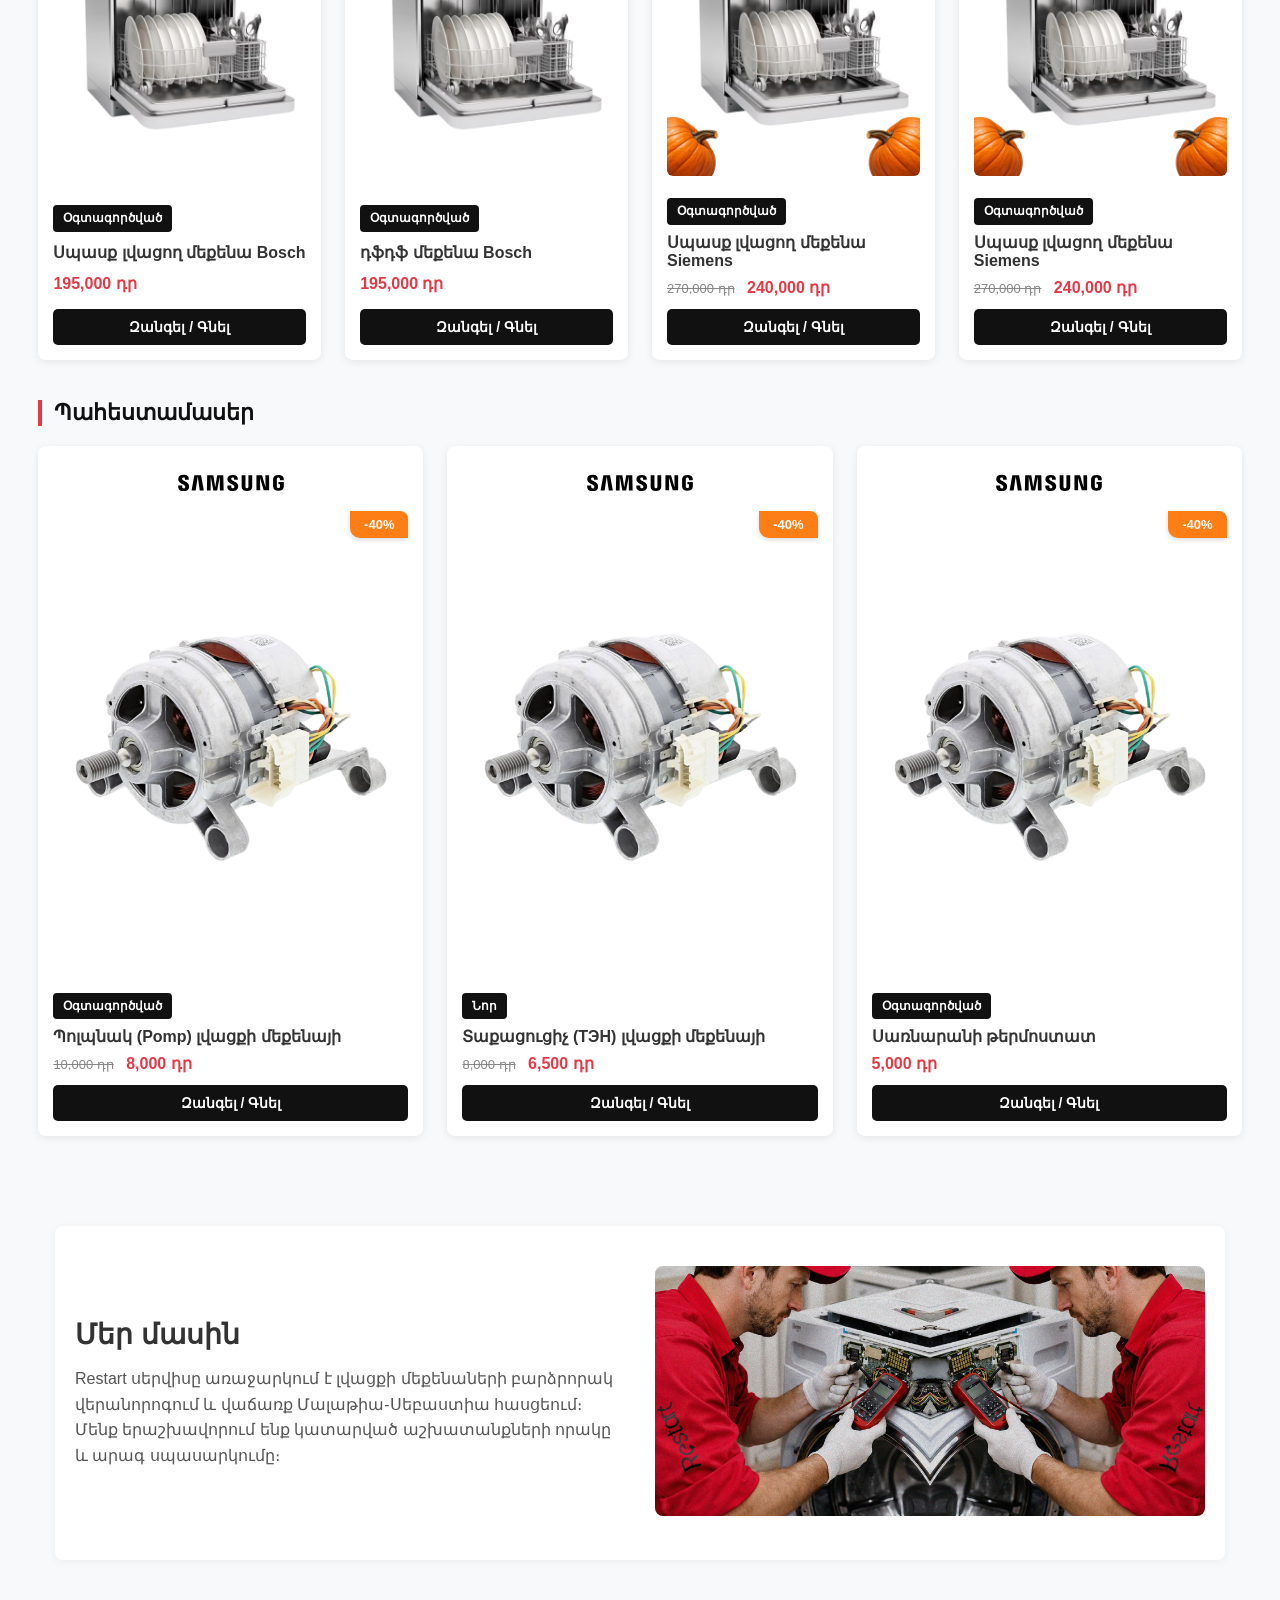
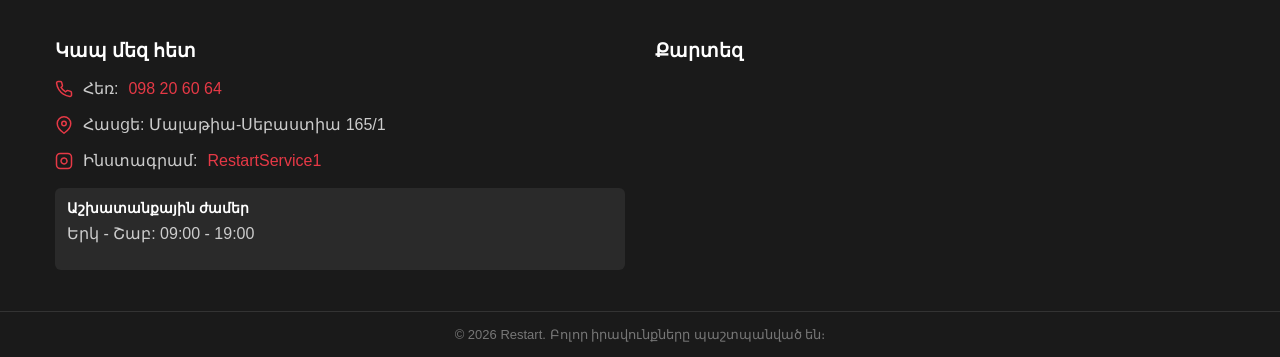
==== commit 33a01edd: "Split page into reusable HTML sections" ====
--- a/index.html
+++ b/index.html
@@ -28,176 +28,15 @@
   <link rel="stylesheet" href="style.css">
 </head>
 <body>
-
-  <!-- HEADER -->
-  <header class="navbar">
-    <div class="container nav-container">
-      <div class="logo">
-        <a href="#"><img src="assets/logo.svg" alt="Restart Logo"></a>
-      </div>
-      
-      <!-- Դեսքթոփ մենյու -->
-      <nav class="nav-links">
-        <a href="#products">Ապրանքներ</a>
-        <a href="#about">Մեր մասին</a>
-        <a href="#contact">Կապ</a>
-      </nav>
-
-      <div class="nav-right-actions">
-        <a href="tel:098206064" class="header-call-btn"> 📞  098 20 60 64</a>
-        <!-- Մոբայլ Մենյուի Կոճակ (Hamburger) -->
-        <button class="mobile-menu-btn" id="menu-btn" onclick="toggleMobileMenu()">
-          <span></span>
-          <span></span>
-          <span></span>
-        </button>
-      </div>
-    </div>
-  </header>
-
-  <!-- Մոբայլ Բացվող Մենյու -->
-  <div class="mobile-dropdown" id="mobile-dropdown">
-    <button class="close-menu-btn" onclick="toggleMobileMenu()">&times;</button>
-    <a href="#products" onclick="toggleMobileMenu()">Ապրանքներ</a>
-    <a href="#about" onclick="toggleMobileMenu()">Մեր մասին</a>
-    <a href="#contact" onclick="toggleMobileMenu()">Կապ</a>
-    <a href="tel:098206064" class="mobile-menu-call">📞 Զանգահարել: 098 20 60 64</a>
-  </div>
-
-  <!-- HERO SECTION -->
-  <section id="hero-container" class="hero-section">
-    <!-- Տվյալները բեռնվում են script.js-ից -->
-  </section>
-
-<!-- BRAND MARQUEE -->
-<section class="brand-marquee" aria-label="Բրենդներ">
-  <div class="brand-track">
-    <div class="brand-set">
- <img class="brand-logo" src="assets/brands/samsung.svg" alt="Samsung">
-  <img class="brand-logo" src="assets/brands/hisense.svg" alt="Samsung">
-   <img class="brand-logo" src="assets/brands/beko.svg" alt="Samsung">
-    <img class="brand-logo" src="assets/brands/lg.svg" alt="Samsung">
-     <img class="brand-logo" src="assets/brands/indesit.svg" alt="Samsung">
-      <img class="brand-logo" src="assets/brands/electrolux.svg" alt="Samsung">
-    </div>
-
-    <!-- Կրկնվող շարքը՝ անընդհատ ժապավենի էֆեկտի համար -->
-    <div class="brand-set" aria-hidden="true">
- <img class="brand-logo" src="assets/brands/samsung.svg" alt="Samsung">
-  <img class="brand-logo" src="assets/brands/hisense.svg" alt="Samsung">
-   <img class="brand-logo" src="assets/brands/beko.svg" alt="Samsung">
-    <img class="brand-logo" src="assets/brands/lg.svg" alt="Samsung">
-         <img class="brand-logo" src="assets/brands/indesit.svg" alt="Samsung">
-      <img class="brand-logo" src="assets/brands/electrolux.svg" alt="Samsung">
-    </div>
-  </div>
-</section>
-
-<!-- BENEFITS SECTION -->
-<section class="benefits container" aria-label="Restart սերվիսի առավելությունները">
-  <div class="benefits-grid">
-
-    <article class="benefit-item">
-      <span class="benefit-icon" aria-hidden="true">build</span>
-      <div>
-        <h2>Վերանորոգում և վաճառք</h2>
-        <p>Լվացքի մեքենաների վերանորոգում և վաճառք։</p>
-      </div>
-    </article>
-
-    <article class="benefit-item">
-      <span class="benefit-icon" aria-hidden="true">verified</span>
-      <div>
-        <h2>1 տարի երաշխիք</h2>
-        <p>Երաշխավորում ենք կատարված աշխատանքի որակը։</p>
-      </div>
-    </article>
-
-    <article class="benefit-item">
-      <span class="benefit-icon" aria-hidden="true">inventory_2</span>
-      <div>
-        <h2>Տեխնիկա և պահեստամասեր</h2>
-        <p>Տեխնիկայի ու պահեստամասերի ընտրանի։</p>
-      </div>
-    </article>
-
-    <article class="benefit-item">
-      <span class="benefit-icon" aria-hidden="true">schedule</span>
-      <div>
-        <h2>Արագ <br>սպասարկում</h2>
-        <p>Երկուշաբթիից շաբաթ՝ 09:00–19:00։</p>
-      </div>
-    </article>
-
-  </div>
-</section>
-
-  <!-- PRODUCTS SECTION -->
-  <section id="products" class="products-section container">
-    <h1 class="prod">Ապրանքներ</h1>
-    <div class="tabs-container">
-      <button class="tab-btn active" onclick="filterCategory('all', event)">Բոլորը</button>
-      <button class="tab-btn" onclick="filterCategory('techniqua', event)">Տեխնիկա</button>
-      <button class="tab-btn" onclick="filterCategory('spare_parts', event)">Պահեստամասեր</button>
-    </div>
-
-    <!-- Ապրանքների ցանկը -->
-    <div id="products-container"></div>
-  </section>
-
-  <!-- ABOUT SECTION -->
-  <section id="about" class="container">
-    <div class="about-section">
-      <div class="about-grid">
-        <div class="about-text">
-          <h2>Մեր մասին</h2>
-          <p>Restart սերվիսը առաջարկում է լվացքի մեքենաների բարձրորակ վերանորոգում և վաճառք Մալաթիա-Սեբաստիա հասցեում։ Մենք երաշխավորում ենք կատարված աշխատանքների որակը և արագ սպասարկումը։</p>
-        </div>
-        <div class="about-image">
-          <img src="assets/about.png" alt="About us">
-        </div>
-      </div>
-    </div>
-  </section>
-
-  <!-- FOOTER / CONTACT -->
-  <footer id="contact">
-    <div class="container footer-content">
-      <div class="footer-info">
-        <h3>Կապ մեզ հետ</h3>
-        <p>
-          <svg class="contact-icon" viewBox="0 0 24 24" fill="none" stroke="currentColor" stroke-width="2"><path d="M22 16.92v3a2 2 0 0 1-2.18 2 19.79 19.79 0 0 1-8.63-3.07 19.5 19.5 0 0 1-6-6 19.79 19.79 0 0 1-3.07-8.67A2 2 0 0 1 4.11 2h3a2 2 0 0 1 2 1.72 12.84 12.84 0 0 0 .7 2.81 2 2 0 0 1-.45 2.11L8.09 9.91a16 16 0 0 0 6 6l1.27-1.27a2 2 0 0 1 2.11-.45 12.84 12.84 0 0 0 2.81.7A2 2 0 0 1 22 16.92z"/></svg>
-          Հեռ: <a href="tel:098206064">098 20 60 64</a>
-        </p>
-        <p>
-          <svg class="contact-icon" viewBox="0 0 24 24" fill="none" stroke="currentColor" stroke-width="2"><path d="M21 10c0 7-9 13-9 13s-9-6-9-13a9 9 0 0 1 18 0z"/><circle cx="12" cy="10" r="3"/></svg>
-          Հասցե: Մալաթիա-Սեբաստիա 165/1
-        </p>
-        <p>
-          <svg class="contact-icon" viewBox="0 0 24 24" fill="none" stroke="currentColor" stroke-width="2"><rect width="20" height="20" x="2" y="2" rx="5" ry="5"/><path d="M16 11.37A4 4 0 1 1 12.63 8 4 4 0 0 1 16 11.37z"/><line x1="17.5" x2="17.51" y1="6.5" y2="6.5"/></svg>
-          Ինստագրամ: <a href="https://instagram.com/RestartService1" target="_blank">RestartService1</a>
-        </p>
-        
-        <div class="work-hours">
-          <h4>Աշխատանքային ժամեր</h4>
-          <p>Երկ - Շաբ: 09:00 - 19:00</p>
-        </div>
-      </div>
-
-      <div class="footer-map">
-        <h3>Քարտեզ</h3>
-        <iframe src="https://www.google.com/maps/embed?pb=!1m18!1m12!1m3!1d3048.3341147572!2d44.45!3d40.18!2m3!1f0!2f0!3f0!3m2!1i1024!2i768!4f13.1!3m3!1m2!1s0x0%3A0x0!2zNDDCsDEwJzQ4LjgiTiA0NMKwMjcxMDAuMCJF!5e0!3m2!1sen!2sam!4v1600000000000!5m2!1sen!2sam" width="100%" height="200" style="border:0;" allowfullscreen="" loading="lazy"></iframe>
-      </div>
-    </div>
-    
-    <div class="footer-bottom">
-      <p>&copy; 2026 Restart. Բոլոր իրավունքները պաշտպանված են։</p>
-    </div>
-  </footer>
-
-  <!-- Floating Call Button for Mobile -->
-  <a href="tel:098206064" class="float-call-btn"> 📞 Զանգահարել</a>
+  <div id="header-slot"></div>
+  <div id="hero-slot"></div>
+  <div id="brands-slot"></div>
+  <div id="benefits-slot"></div>
+  <div id="products-slot"></div>
+  <div id="about-slot"></div>
+  <div id="footer-slot"></div>
 
   <script src="script.js"></script>
+  <script src="app.js"></script>
 </body>
 </html>
--- a/style.css
+++ b/style.css
@@ -469,7 +469,7 @@
 @media (max-width: 768px) {
   .float-call-btn {
     display: block;
-       bottom: 85px;
+
   }
   .header-call-btn {
     display: none;
@@ -775,4 +775,21 @@
   font-size: 12px;
   font-weight: 700;
   line-height: 1.2;
+}
+
+
+
+
+
+.product-card .product-img-wrapper {
+  height: auto;
+  overflow: visible;
+}
+
+.product-card .product-img-wrapper > img {
+  display: block;
+  width: 100%;
+  height: auto;
+  max-height: none;
+  object-fit: contain;
 }
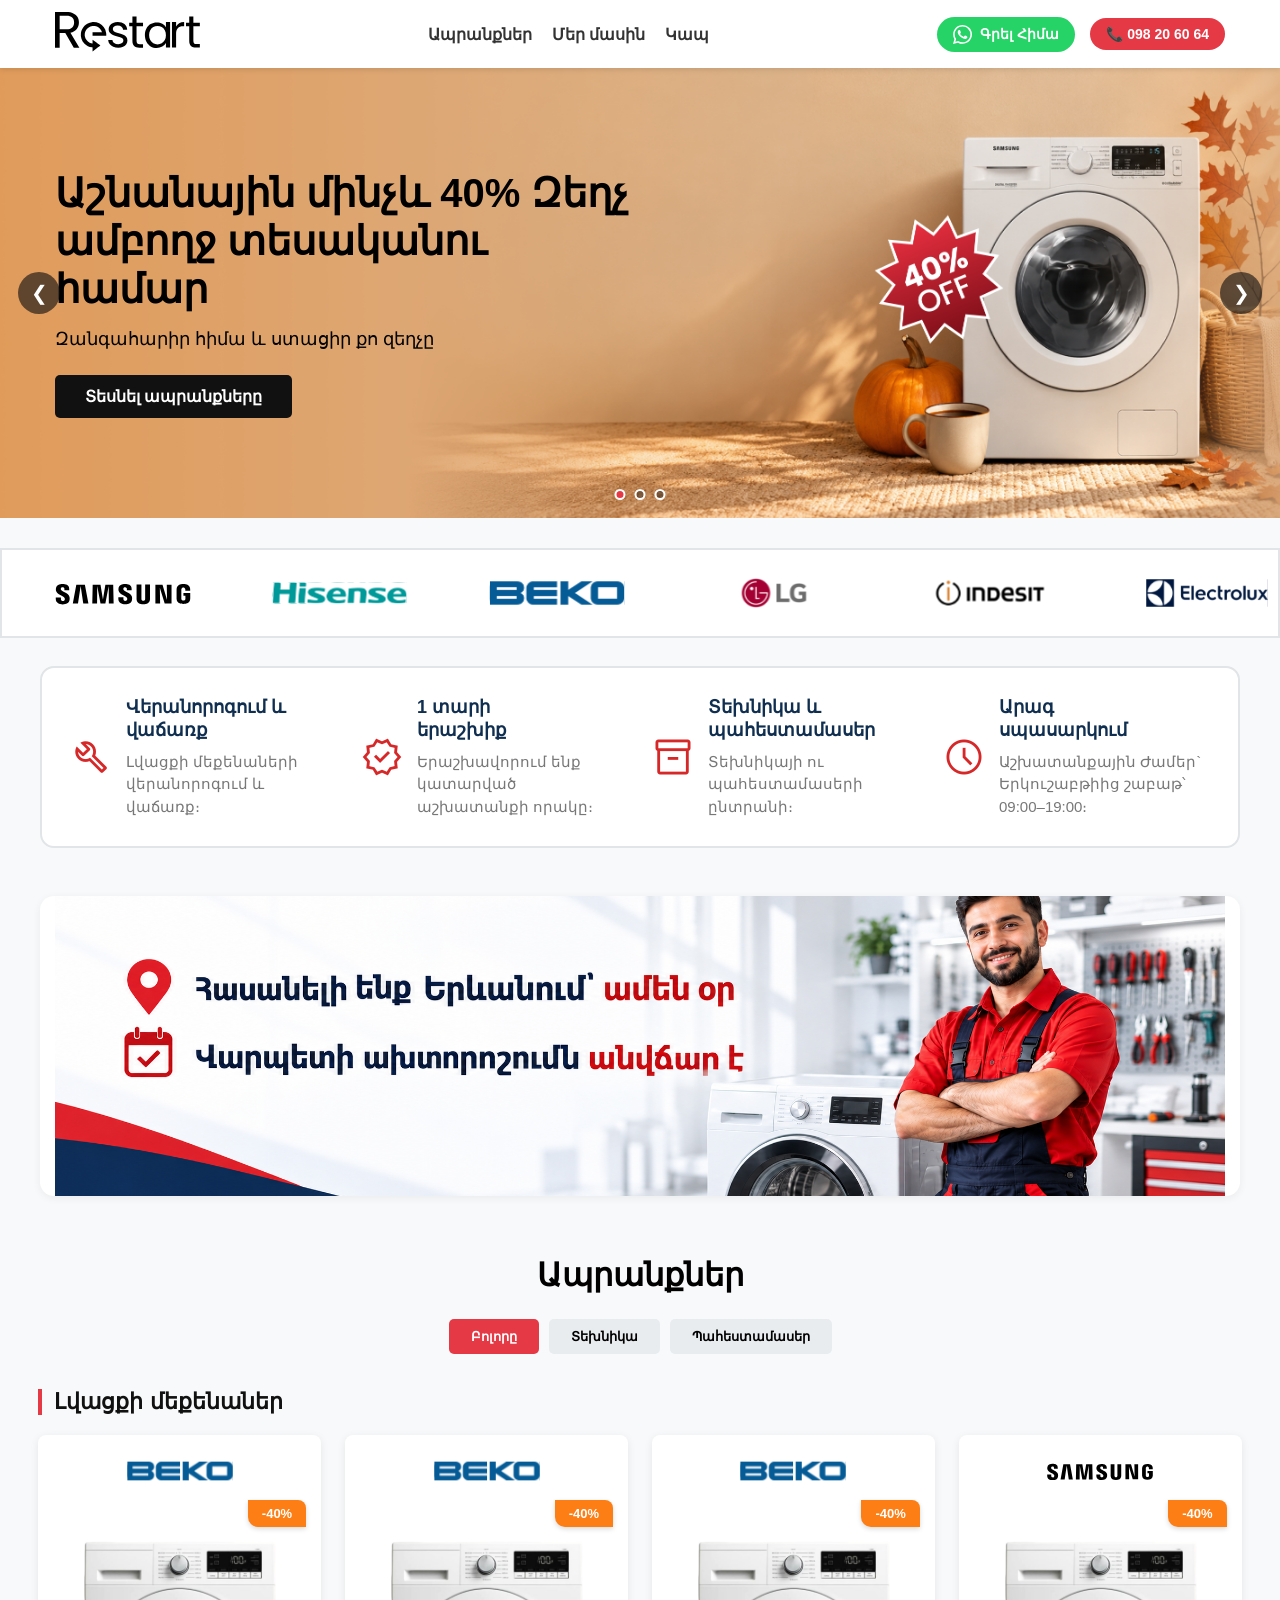
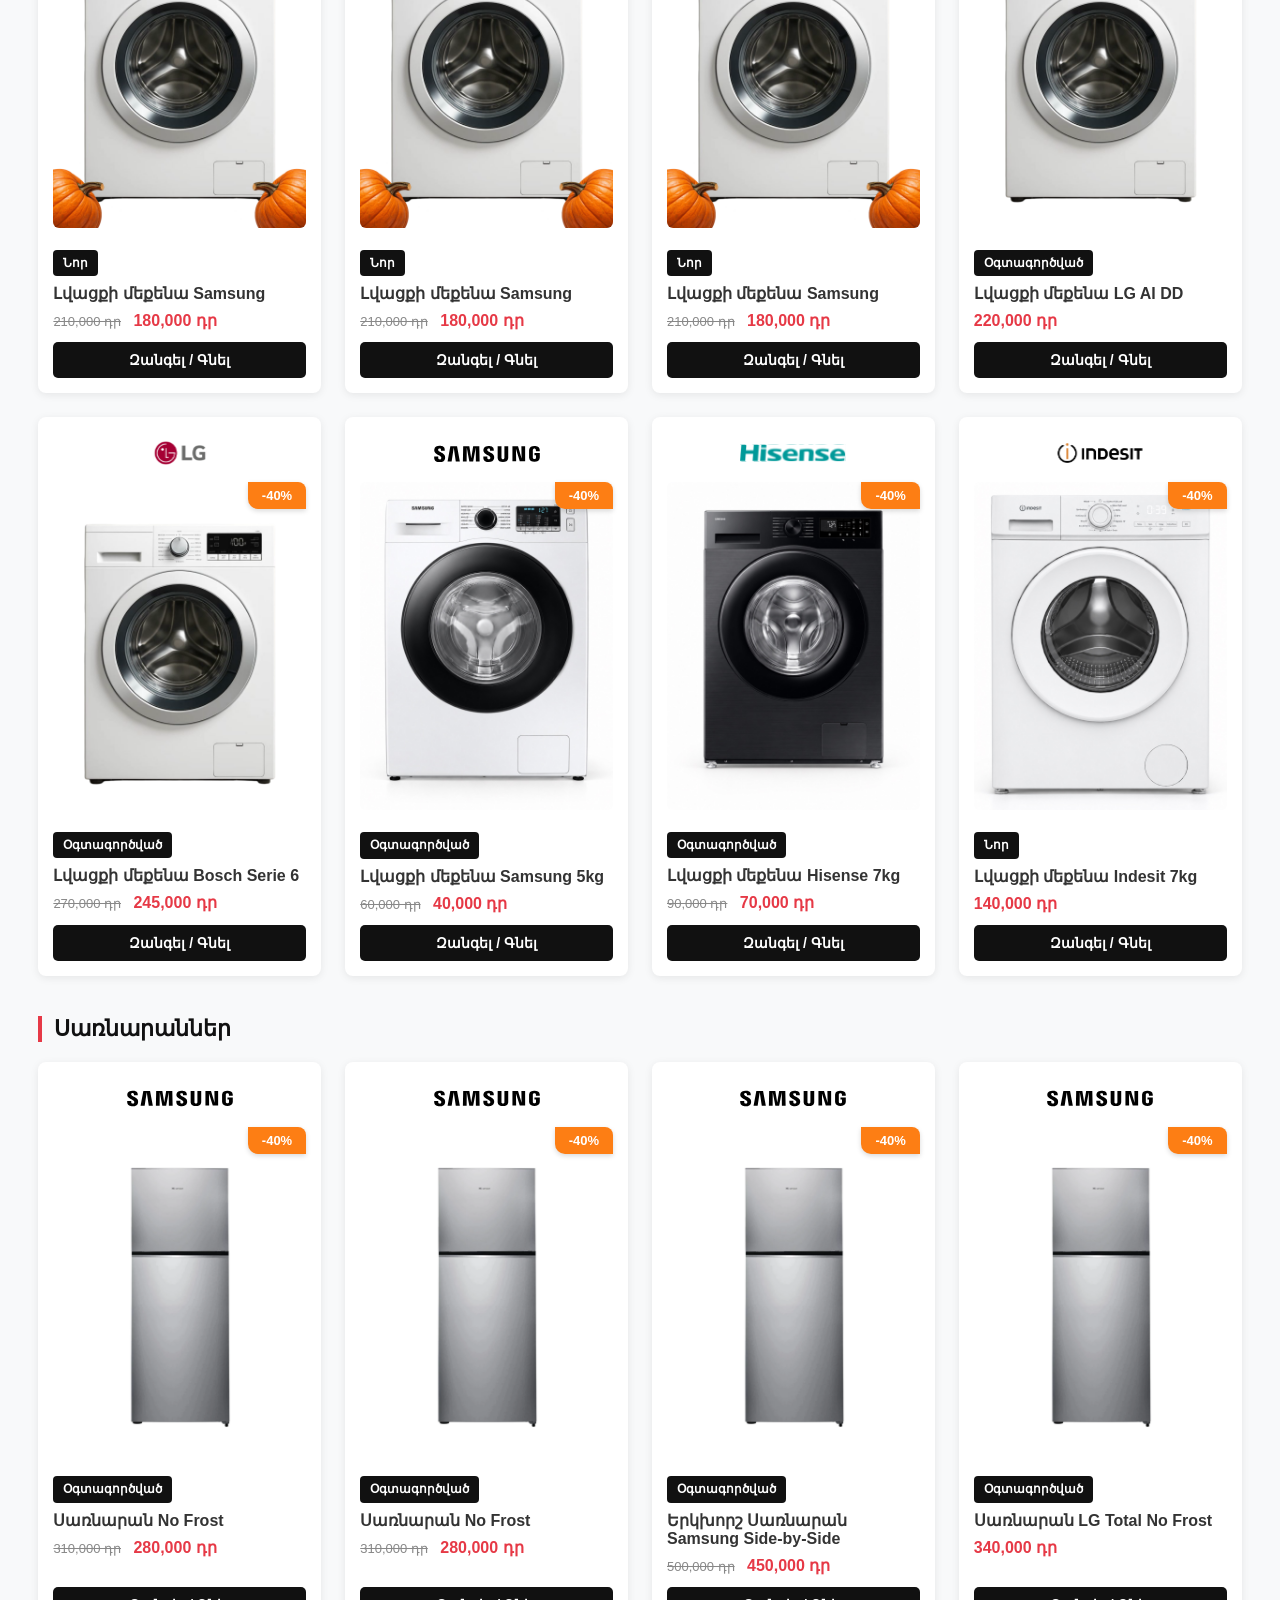
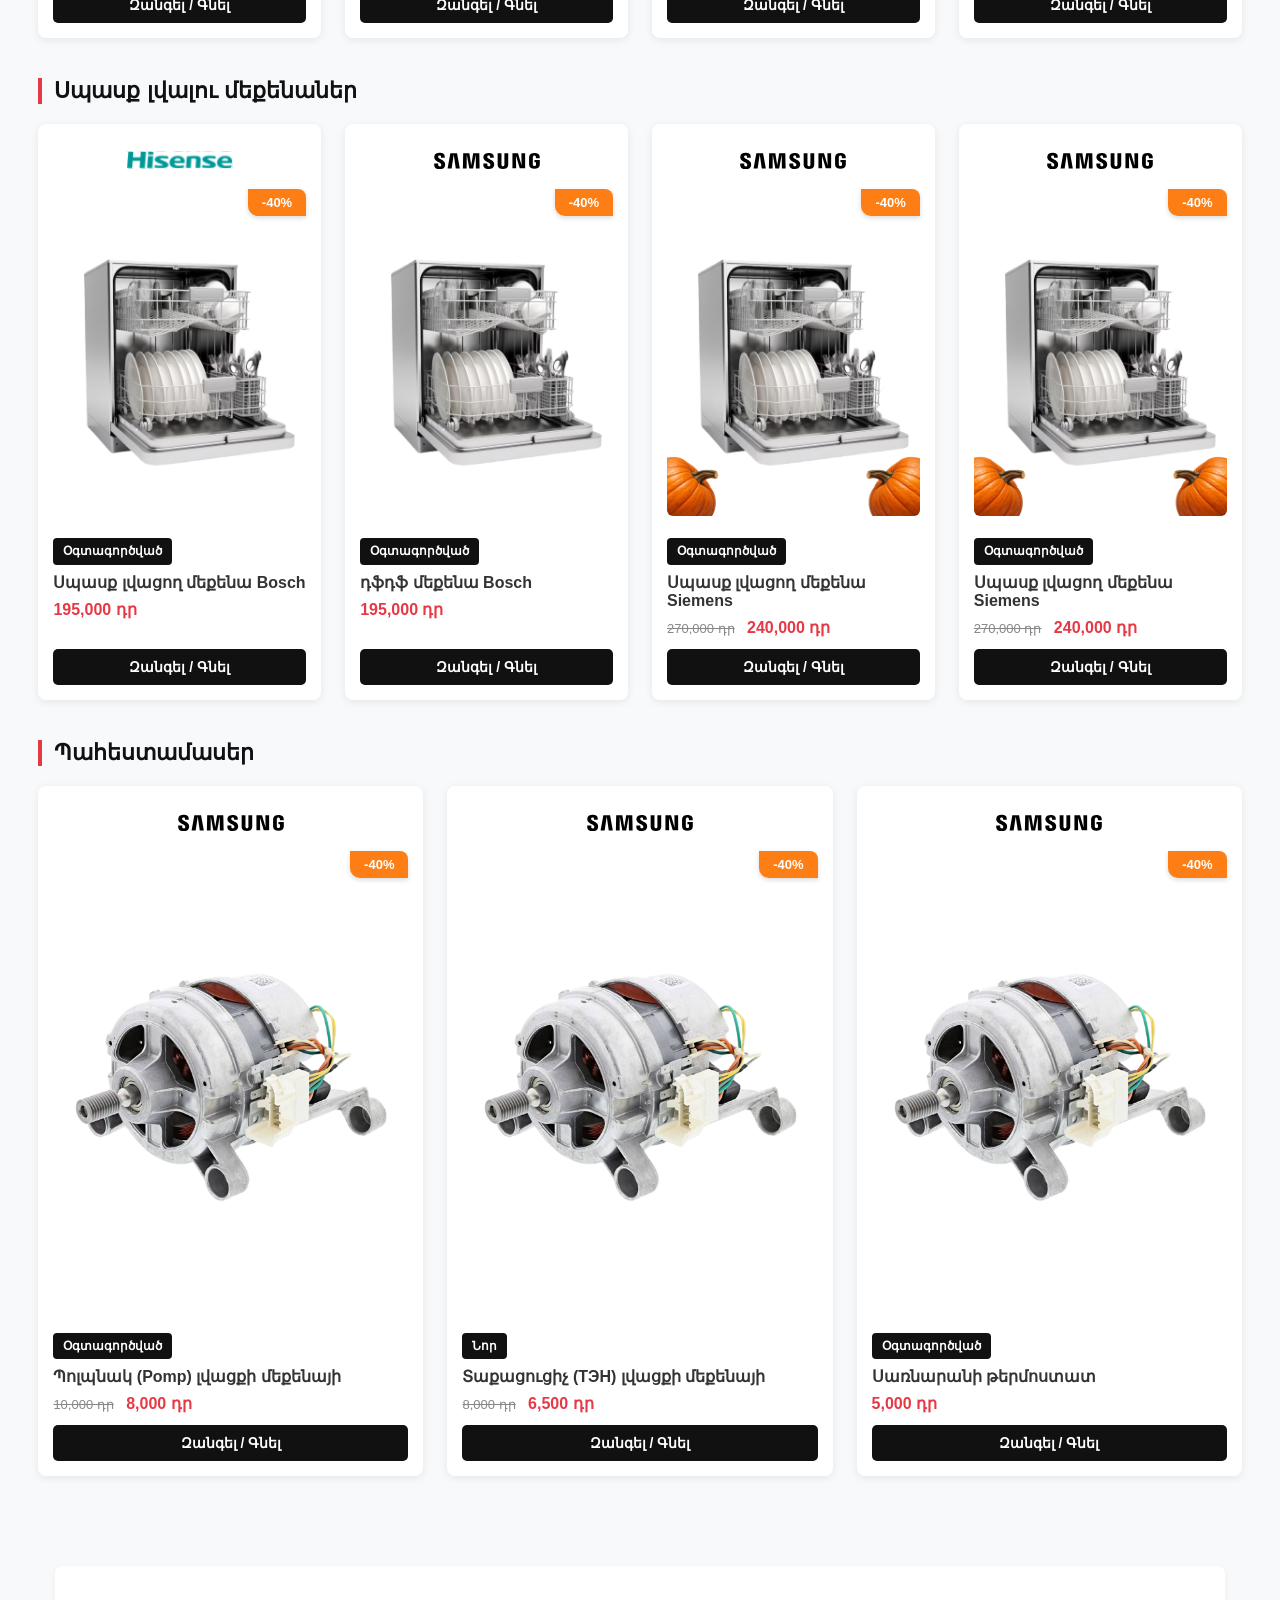
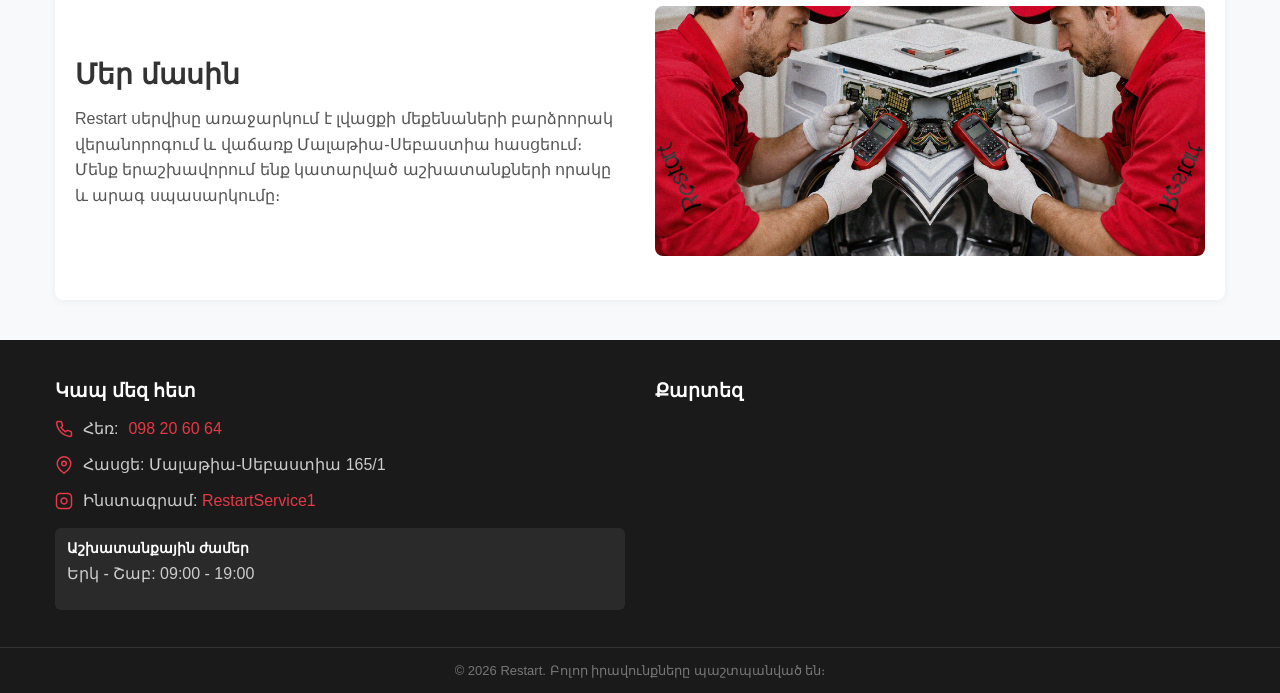
==== commit 6fd09c68: "moved watsapp button and added availablity section" ====
--- a/index.html
+++ b/index.html
@@ -32,6 +32,7 @@
   <div id="hero-slot"></div>
   <div id="brands-slot"></div>
   <div id="benefits-slot"></div>
+  <div id="service-availability-slot"></div>
   <div id="products-slot"></div>
   <div id="about-slot"></div>
   <div id="footer-slot"></div>
--- a/style.css
+++ b/style.css
@@ -80,6 +80,36 @@
 
 .header-call-btn:hover {
   background-color: #d62828;
+}
+
+.whatsapp-btn {
+  display: inline-flex;
+  align-items: center;
+  justify-content: center;
+  gap: 8px;
+  background-color: #25d366;
+  color: #fff;
+  text-decoration: none;
+  font-weight: bold;
+  transition: background-color 0.2s;
+}
+
+.whatsapp-btn:hover {
+  background-color: #1ebe5d;
+}
+
+.header-whatsapp-btn {
+  padding: 8px 16px;
+  border-radius: 20px;
+  font-size: 14px;
+}
+
+.whatsapp-icon {
+  display: block;
+  width: 19px;
+  height: 19px;
+  flex: 0 0 auto;
+  fill: currentColor;
 }
 
 /* --- MOBILE HAMBURGER BUTTON --- */
@@ -145,6 +175,12 @@
   margin-top: 15px;
 }
 
+.mobile-menu-whatsapp {
+  padding: 12px 25px;
+  border-radius: 25px;
+  font-size: 18px !important;
+}
+
 .close-menu-btn {
   position: absolute;
   top: 20px;
@@ -180,6 +216,60 @@
   z-index: 1;
 }
 
+.hero-slider-controls {
+  position: absolute;
+  z-index: 3;
+  inset: 0;
+  display: flex;
+  align-items: center;
+  justify-content: space-between;
+  pointer-events: none;
+}
+
+.hero-slider-arrow {
+  display: grid;
+  place-items: center;
+  width: 42px;
+  height: 42px;
+  margin: 0 18px;
+  border: 0;
+  border-radius: 50%;
+  background: rgba(17, 17, 17, 0.62);
+  color: #fff;
+  font-size: 20px;
+  cursor: pointer;
+  pointer-events: auto;
+  transition: background 0.2s;
+}
+
+.hero-slider-arrow:hover {
+  background: rgba(17, 17, 17, 0.88);
+}
+
+.hero-slider-dots {
+  position: absolute;
+  left: 50%;
+  bottom: 18px;
+  display: flex;
+  gap: 9px;
+  transform: translateX(-50%);
+  pointer-events: auto;
+}
+
+.hero-slider-dot {
+  width: 11px;
+  height: 11px;
+  padding: 0;
+  border: 2px solid #fff;
+  border-radius: 50%;
+  background: rgba(17, 17, 17, 0.4);
+  cursor: pointer;
+}
+
+.hero-slider-dot.active {
+  background: #e63946;
+}
+
 .hero-content {
   position: relative;
   z-index: 2;
@@ -474,6 +564,18 @@
   .header-call-btn {
     display: none;
   }
+  .header-whatsapp-btn {
+    display: inline-flex;
+    padding: 7px 10px;
+    font-size: 13px;
+  }
+  .header-whatsapp-btn .whatsapp-icon {
+    width: 17px;
+    height: 17px;
+  }
+  .nav-right-actions {
+    gap: 10px;
+  }
   .nav-links {
     display: none; /* Թաքցնում ենք դեսքթոփ մենյուն մոբայլում */
   }
@@ -495,6 +597,23 @@
     width: 100%;
     height: 250px;
     background-size: cover;
+  }
+
+  .hero-slider-controls {
+    inset: 0 0 auto;
+    height: 250px;
+  }
+
+  .hero-slider-arrow {
+    width: 36px;
+    height: 36px;
+    margin: 0 10px;
+    font-size: 17px;
+  }
+
+  .hero-slider-dots {
+    top: auto;
+    bottom: 12px;
   }
 
   .hero-content {
@@ -792,4 +911,438 @@
   height: auto;
   max-height: none;
   object-fit: contain;
-}+}
+
+/* --- PRODUCT DETAIL PAGE --- */
+.product-card-detail-link {
+  display: flex;
+  flex: 1;
+  flex-direction: column;
+  color: inherit;
+  text-decoration: none;
+  border-radius: 6px;
+}
+
+.product-card-detail-link:focus-visible {
+  outline: 3px solid #e63946;
+  outline-offset: 3px;
+}
+
+.product-detail-page {
+  padding-top: 28px;
+  padding-bottom: 48px;
+}
+
+.product-detail-back {
+  display: inline-block;
+  margin: 0 0 20px;
+  color: #333;
+  font-weight: 700;
+  text-decoration: none;
+}
+
+.product-detail-back:hover {
+  color: #e63946;
+}
+
+.product-detail-layout {
+  display: grid;
+  grid-template-columns: minmax(0, 1.1fr) minmax(300px, 0.9fr);
+  gap: 36px;
+  align-items: start;
+  padding: 28px;
+  background: #fff;
+  border-radius: 12px;
+  box-shadow: 0 2px 12px rgba(0, 0, 0, 0.08);
+}
+
+.product-detail-image-frame {
+  position: relative;
+  display: grid;
+  min-height: 420px;
+  place-items: center;
+  overflow: hidden;
+  border: 1px solid #eee;
+  border-radius: 10px;
+  background: #fff;
+}
+
+.product-detail-image {
+  display: block;
+  width: 100%;
+  height: min(58vw, 560px);
+  min-height: 360px;
+  object-fit: contain;
+  background: #fff;
+}
+
+.product-detail-info {
+  display: flex;
+  flex-direction: column;
+  align-items: flex-start;
+  min-height: 100%;
+  padding: 10px 4px;
+}
+
+.product-detail-brand-logo {
+  width: auto;
+  max-width: 150px;
+  height: 42px;
+  object-fit: contain;
+  margin-bottom: 20px;
+}
+
+.product-detail-title {
+  margin: 16px 0 20px;
+  font-size: clamp(26px, 3vw, 38px);
+  line-height: 1.2;
+}
+
+.product-detail-facts {
+  display: grid;
+  grid-template-columns: auto 1fr;
+  gap: 8px 18px;
+  margin: 0 0 28px;
+}
+
+.product-detail-facts dt {
+  color: #777;
+}
+
+.product-detail-facts dd {
+  margin: 0;
+  font-weight: 700;
+}
+
+.product-detail-price-box {
+  display: flex;
+  flex-wrap: wrap;
+  align-items: baseline;
+  gap: 10px;
+  margin: auto 0 22px;
+}
+
+.product-detail-price-box .old-price {
+  font-size: 17px;
+}
+
+.product-detail-price-box .price {
+  font-size: 28px;
+}
+
+.product-detail-cta {
+  display: block;
+  width: 100%;
+  padding: 15px 20px;
+  border-radius: 7px;
+  background: #111;
+  color: #fff;
+  font-size: 17px;
+  font-weight: 700;
+  text-align: center;
+  text-decoration: none;
+}
+
+.product-detail-cta:hover {
+  background: #e63946;
+}
+
+.product-detail-share {
+  display: block;
+  width: 100%;
+  margin-top: 12px;
+  padding: 13px 20px;
+  border: 1px solid #111;
+  border-radius: 7px;
+  background: #fff;
+  color: #111;
+  font-size: 16px;
+  font-weight: 700;
+  text-align: center;
+  cursor: pointer;
+  transition: background 0.2s, color 0.2s;
+}
+
+.product-detail-share:hover {
+  background: #f1f1f1;
+}
+
+.product-detail-message {
+  min-height: 320px;
+  display: grid;
+  place-items: center;
+  text-align: center;
+}
+
+@media (max-width: 768px) {
+  .product-detail-page {
+    padding-top: 20px;
+    padding-bottom: 32px;
+  }
+
+  .product-detail-layout {
+    grid-template-columns: 1fr;
+    gap: 22px;
+    padding: 16px;
+  }
+
+  .product-detail-image-frame {
+    min-height: 300px;
+  }
+
+  .product-detail-image {
+    height: min(108vw, 460px);
+    min-height: 280px;
+  }
+
+  .product-detail-info {
+    align-items: center;
+    padding: 2px 0;
+    text-align: center;
+  }
+
+  .product-detail-brand-logo {
+    align-self: center;
+  }
+
+  .product-detail-title {
+    margin: 12px 0 16px;
+    font-size: 27px;
+    text-align: center;
+  }
+
+  .product-detail-facts {
+    justify-content: center;
+    grid-template-columns: auto auto;
+    margin-bottom: 22px;
+    text-align: center;
+  }
+
+  .product-detail-price-box {
+    justify-content: center;
+    width: 100%;
+    margin: 0 0 18px;
+    text-align: center;
+  }
+
+  .product-detail-info .product-condition {
+    align-self: center;
+  }
+}
+
+/* Preserve the full shared footer layout on product pages. */
+.footer-content {
+  grid-template-columns: repeat(2, minmax(0, 1fr));
+}
+
+.footer-map {
+  display: block;
+  min-width: 0;
+}
+
+.footer-map iframe {
+  display: block;
+}
+
+.work-hours {
+  display: block;
+}
+
+@media (max-width: 768px) {
+  .footer-content {
+    grid-template-columns: 1fr;
+  }
+}
+
+/* SIMILAR PRODUCTS */
+.similar-products {
+  margin-top: 34px;
+}
+
+.similar-products > h2 {
+  margin: 0 0 18px;
+  color: #111;
+  font-size: 25px;
+  line-height: 1.25;
+}
+
+.similar-products-track {
+  display: flex;
+  gap: 16px;
+  overflow-x: auto;
+  padding: 2px 2px 14px;
+  scroll-snap-type: x mandatory;
+  overscroll-behavior-x: contain;
+  -webkit-overflow-scrolling: touch;
+}
+
+.similar-product-card {
+  display: flex;
+  flex: 0 0 clamp(190px, 19vw, 230px);
+  flex-direction: column;
+  min-width: 0;
+  padding: 12px;
+  border: 1px solid #e6e6e6;
+  border-radius: 9px;
+  background: #fff;
+  color: inherit;
+  text-decoration: none;
+  scroll-snap-align: start;
+  transition: box-shadow 0.2s, transform 0.2s;
+}
+
+.similar-product-card:hover {
+  transform: translateY(-2px);
+  box-shadow: 0 5px 16px rgba(0, 0, 0, 0.1);
+}
+
+.similar-product-image-frame {
+  position: relative;
+  display: grid;
+  height: 180px;
+  margin-bottom: 10px;
+  place-items: center;
+  overflow: hidden;
+  border-radius: 6px;
+  background: #fff;
+}
+
+.similar-product-image-frame img {
+  display: block;
+  width: 100%;
+  height: 100%;
+  object-fit: contain;
+}
+
+.similar-product-condition {
+  align-self: center;
+  margin: 0 0 7px;
+  padding: 4px 8px;
+  border-radius: 4px;
+  background: #111;
+  color: #fff;
+  font-size: 11px;
+  font-weight: 700;
+}
+
+.similar-product-card h3 {
+  margin: 0 0 9px;
+  font-size: 15px;
+  line-height: 1.35;
+  text-align: center;
+}
+
+.similar-product-price {
+  display: flex;
+  flex-wrap: wrap;
+  align-items: baseline;
+  justify-content: center;
+  gap: 6px;
+  margin-top: auto;
+  text-align: center;
+}
+
+.similar-product-price .old-price {
+  margin-right: 0;
+}
+
+@media (max-width: 768px) {
+  .similar-products {
+    margin-top: 26px;
+  }
+
+  .similar-products > h2 {
+    font-size: 22px;
+    text-align: center;
+  }
+
+  .similar-products-track {
+    gap: 12px;
+    margin-right: -15px;
+    padding-right: 15px;
+  }
+
+  .similar-product-card {
+    flex-basis: min(72vw, 230px);
+  }
+
+  .similar-product-image-frame {
+    height: 165px;
+  }
+}
+
+/* Ensure all footer contact and map content stays visible. */
+footer .footer-content {
+  display: grid;
+  grid-template-columns: repeat(2, minmax(0, 1fr));
+  align-items: start;
+}
+
+footer .footer-info,
+footer .footer-map {
+  display: block;
+  min-width: 0;
+  visibility: visible;
+}
+
+footer .footer-info p {
+  color: #ccc;
+}
+
+footer .footer-info p > span {
+  display: inline;
+}
+
+footer .footer-map h3 {
+  display: block;
+  color: #fff;
+}
+
+footer .footer-map iframe {
+  display: block;
+  width: 100%;
+  height: 200px;
+}
+
+footer .work-hours {
+  display: block;
+  visibility: visible;
+}
+
+@media (max-width: 768px) {
+  footer .footer-content {
+    grid-template-columns: 1fr;
+  }
+}
+
+
+/* YEREVAN SERVICE AVAILABILITY BANNER */
+.service-availability-section {
+  margin-top: 0;
+  margin-bottom: 40px;
+  overflow: hidden;
+  border-radius: 14px;
+  background: #fff;
+  box-shadow: 0 2px 8px rgba(0, 0, 0, 0.06);
+}
+
+.service-availability-section img {
+  display: block;
+  width: 100%;
+  height: clamp(200px, 25vw, 300px);
+  object-fit: cover;
+  object-position: center 38%;
+}
+
+@media (max-width: 600px) {
+  .service-availability-section {
+    margin-bottom: 30px;
+    border-radius: 10px;
+  }
+
+  .service-availability-section img {
+    object-fit: contain;
+    object-position: center;
+    background: #fff;
+  }
+}
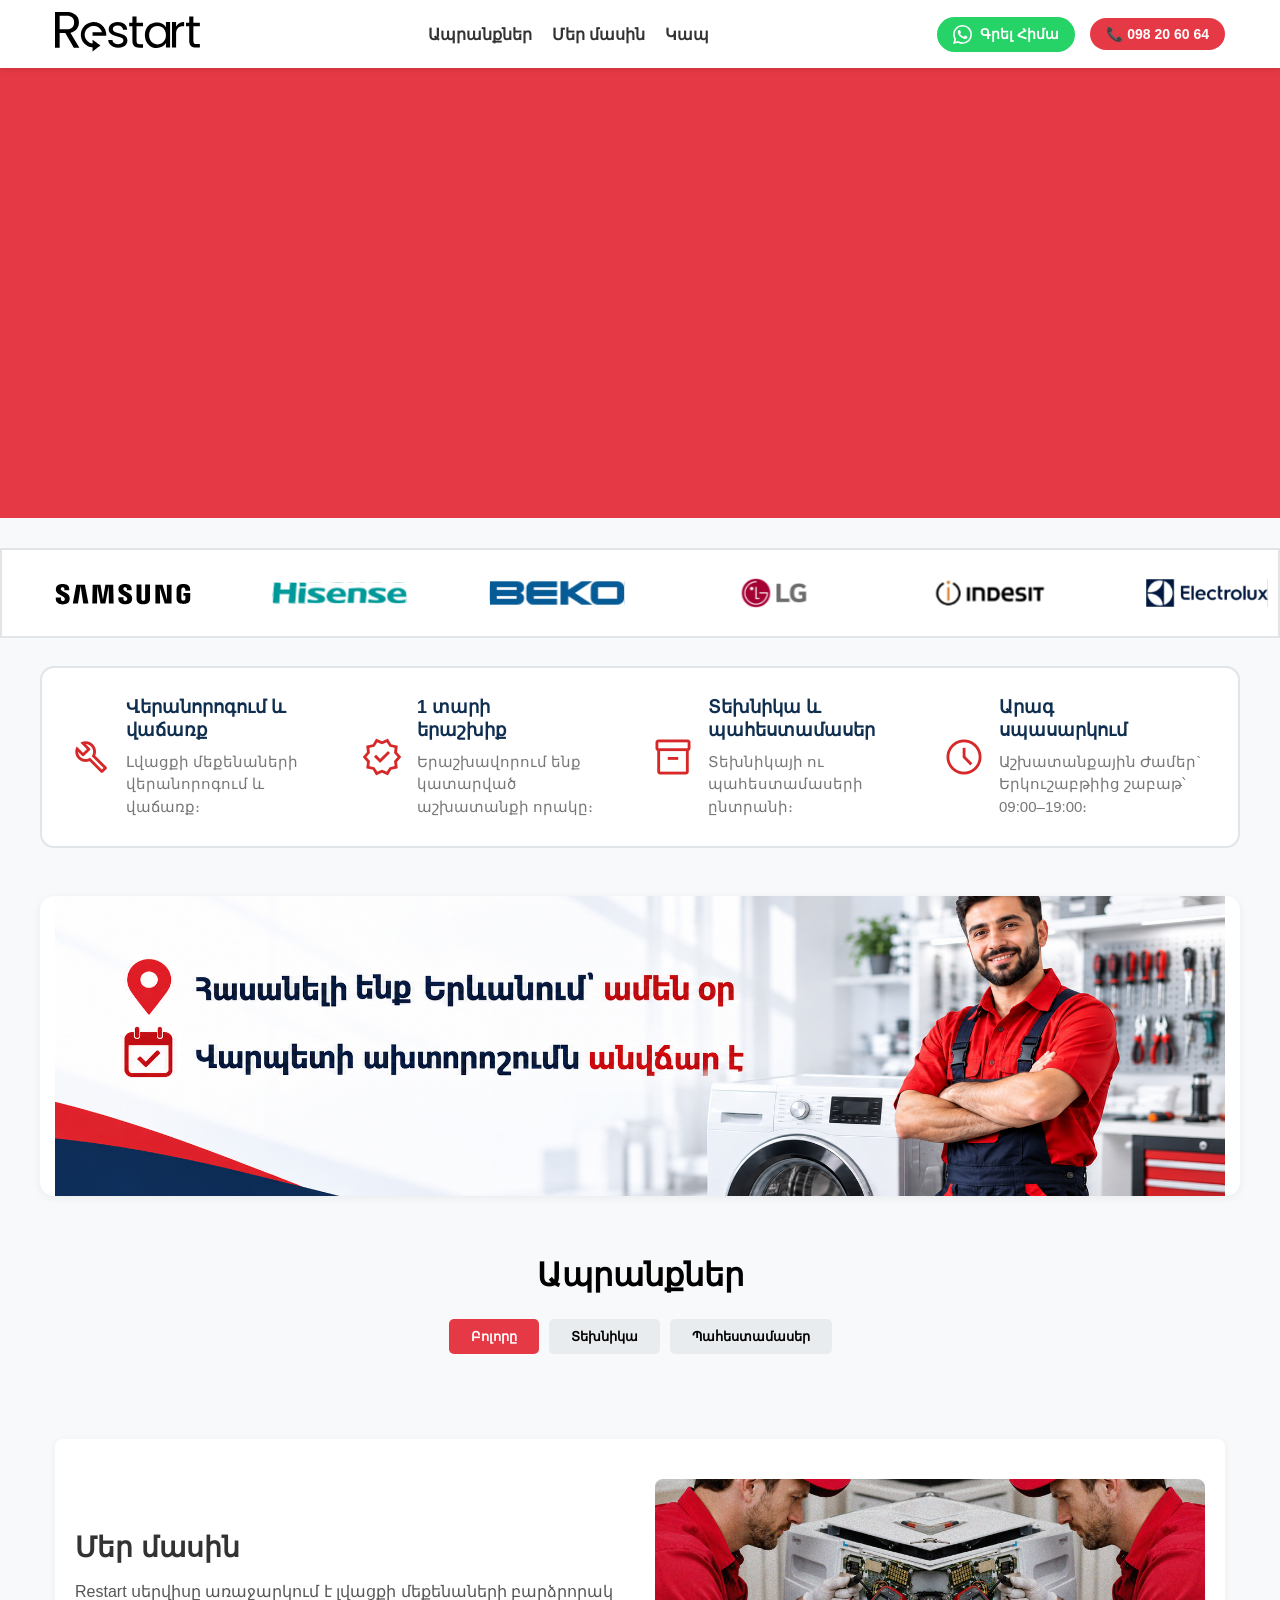
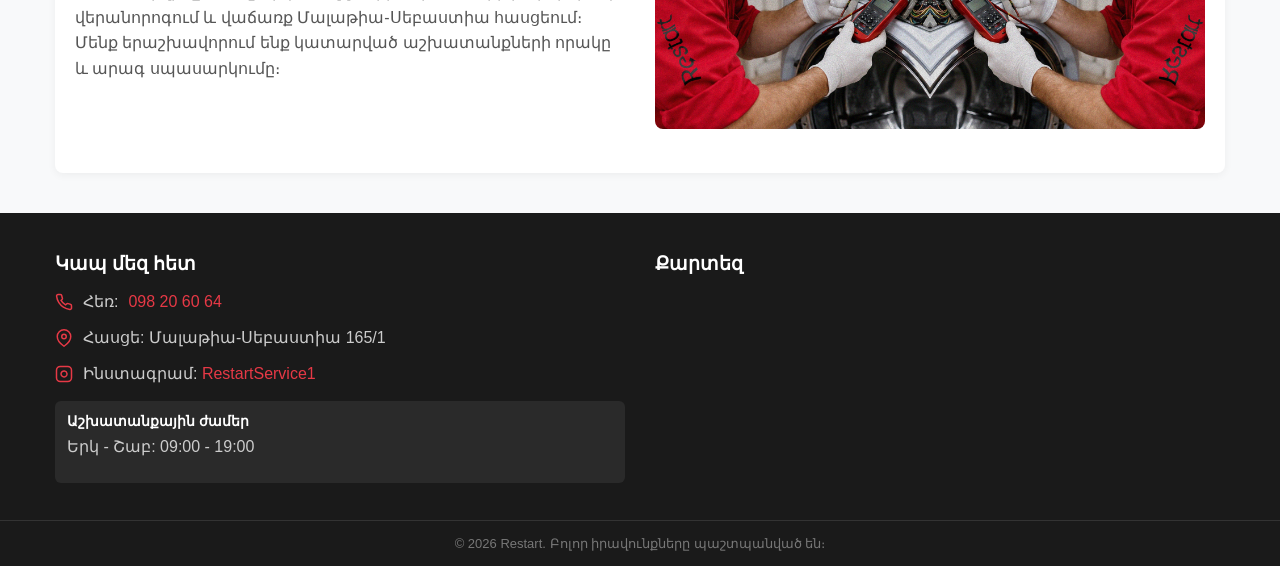
==== commit 66830626: "added supabase" ====
--- a/index.html
+++ b/index.html
@@ -37,6 +37,7 @@
   <div id="about-slot"></div>
   <div id="footer-slot"></div>
 
+  <script src="supabase-data.js"></script>
   <script src="script.js"></script>
   <script src="app.js"></script>
 </body>
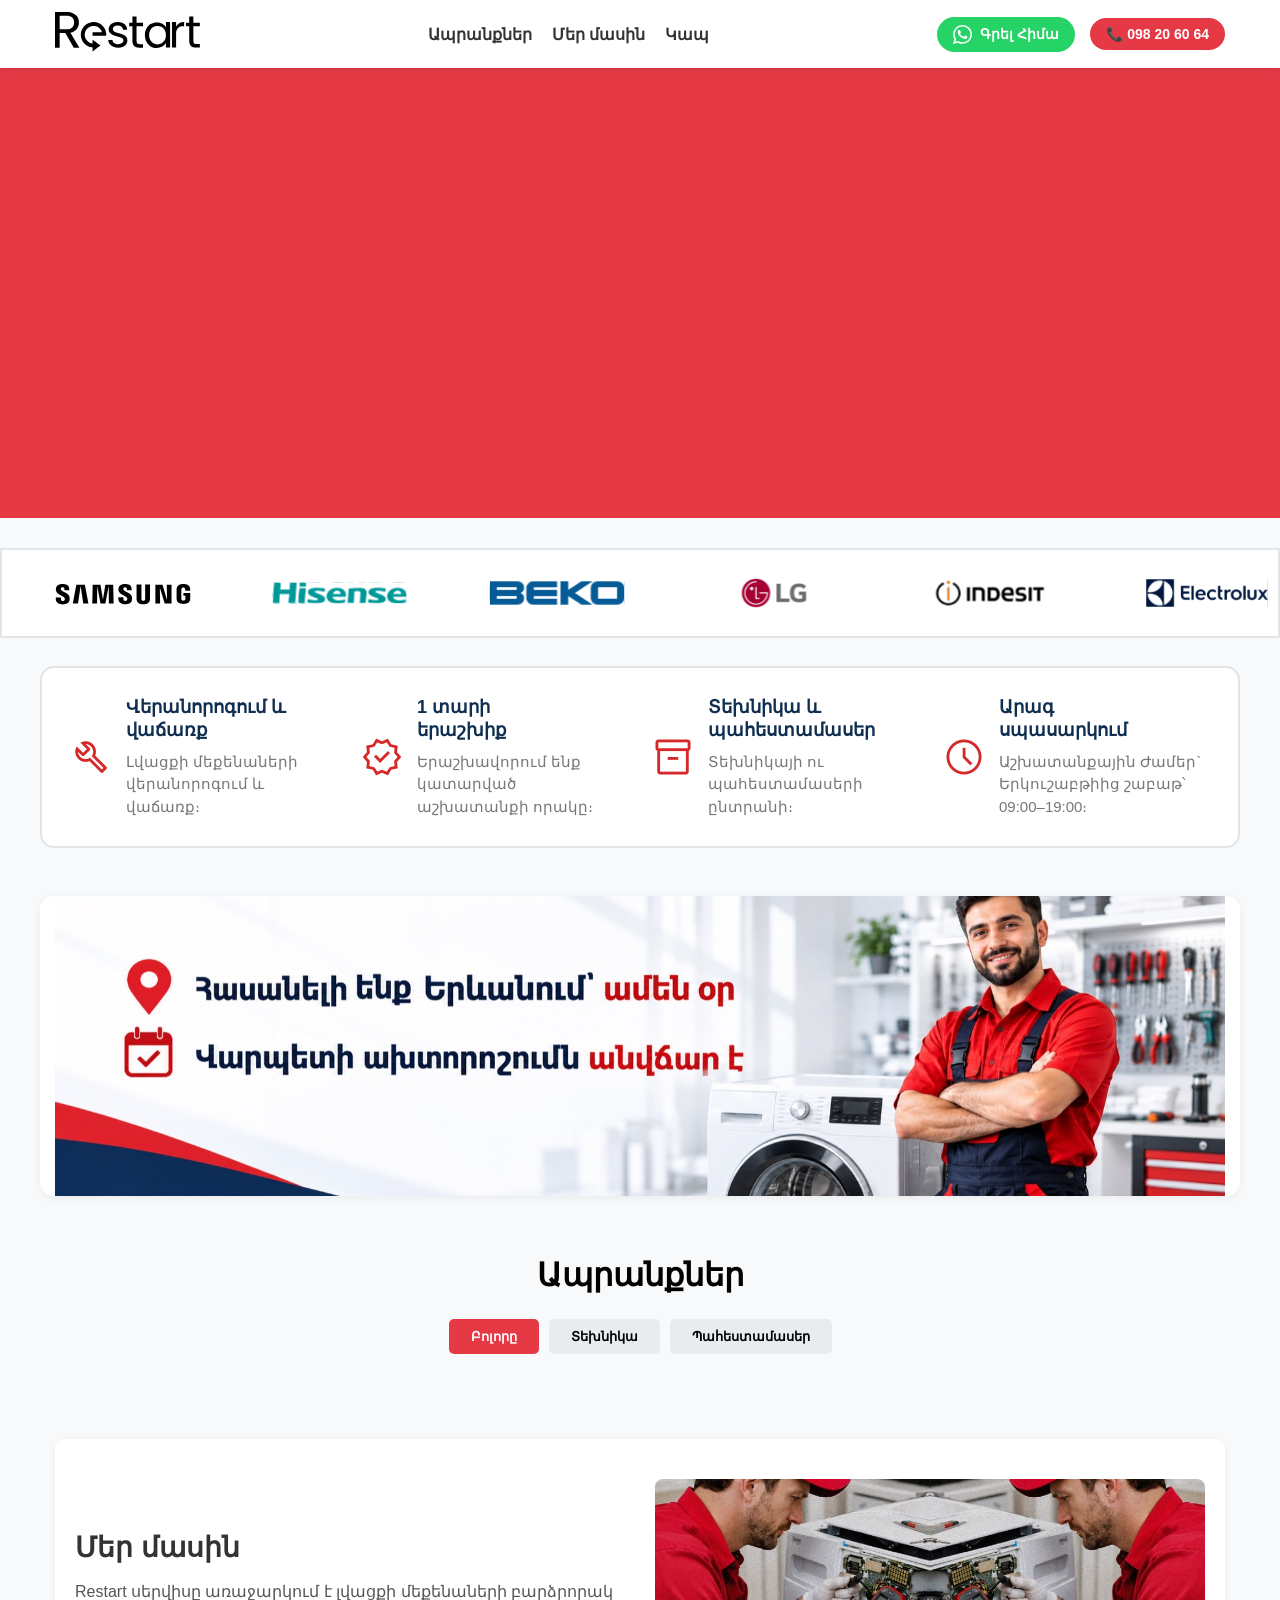
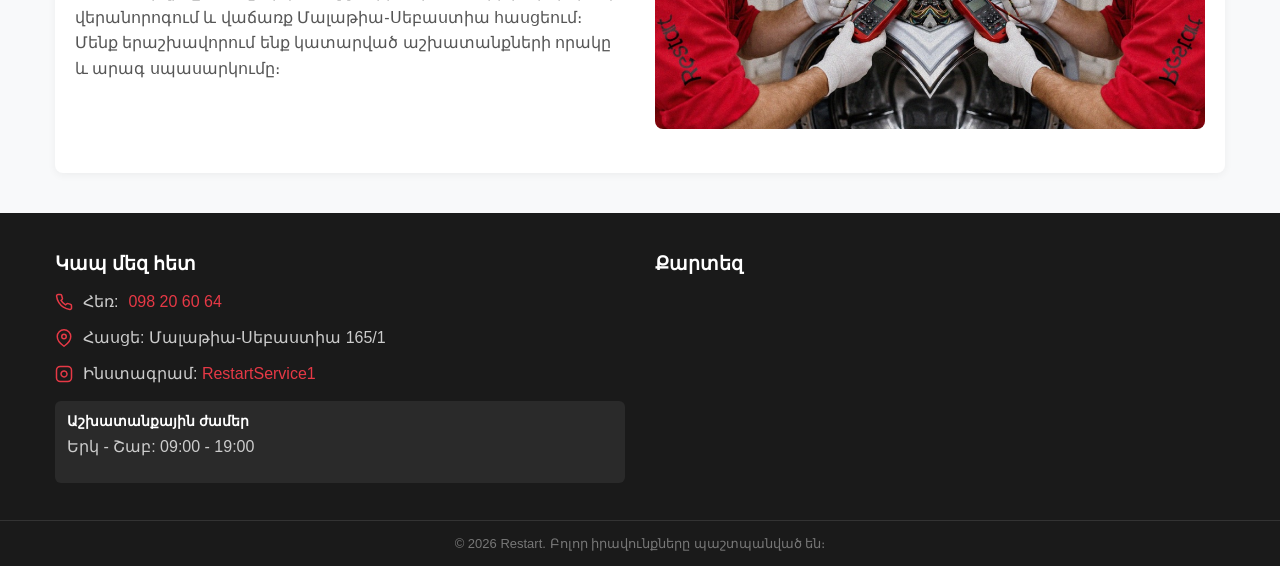
==== commit 03603fbd: "added product images in link and optimizated website" ====
--- a/index.html
+++ b/index.html
@@ -15,12 +15,12 @@
   <meta property="og:title" content="Restart | Լվացքի մեքենաների վաճառք և վերանորոգում Երևանում">
   <meta property="og:description" content="Լվացքի մեքենաների վաճառք և վերանորոգում Երևանում՝ Մալաթիա-Սեբաստիայում։ Զանգահարեք՝ 098 20 60 64։">
 
-<meta property="og:image" content="https://restartservice1.netlify.app/assets/hero-banner-mob.png">
+<meta property="og:image" content="https://restartservice1.netlify.app/assets/banners/hero-banner-mob.jpg">
 <meta property="og:image:alt" content="Restart՝ կենցաղային տեխնիկայի վաճառք և վերանորոգում">
 <meta property="og:image:width" content="800">
 <meta property="og:image:height" content="484">
 
-<meta name="twitter:image" content="https://restartservice1.netlify.app/assets/hero-banner-mob.png">
+<meta name="twitter:image" content="https://restartservice1.netlify.app/assets/banners/hero-banner-mob.jpg">
 <link
   href="https://fonts.googleapis.com/css2?family=Material+Symbols+Outlined&icon_names=build,verified,inventory_2,schedule&display=block"
   rel="stylesheet"
--- a/style.css
+++ b/style.css
@@ -1317,6 +1317,10 @@
 
 
 /* YEREVAN SERVICE AVAILABILITY BANNER */
+#service-availability-slot {
+  min-height: 340px;
+}
+
 .service-availability-section {
   margin-top: 0;
   margin-bottom: 40px;
@@ -1335,6 +1339,10 @@
 }
 
 @media (max-width: 600px) {
+  #service-availability-slot {
+    min-height: 230px;
+  }
+
   .service-availability-section {
     margin-bottom: 30px;
     border-radius: 10px;
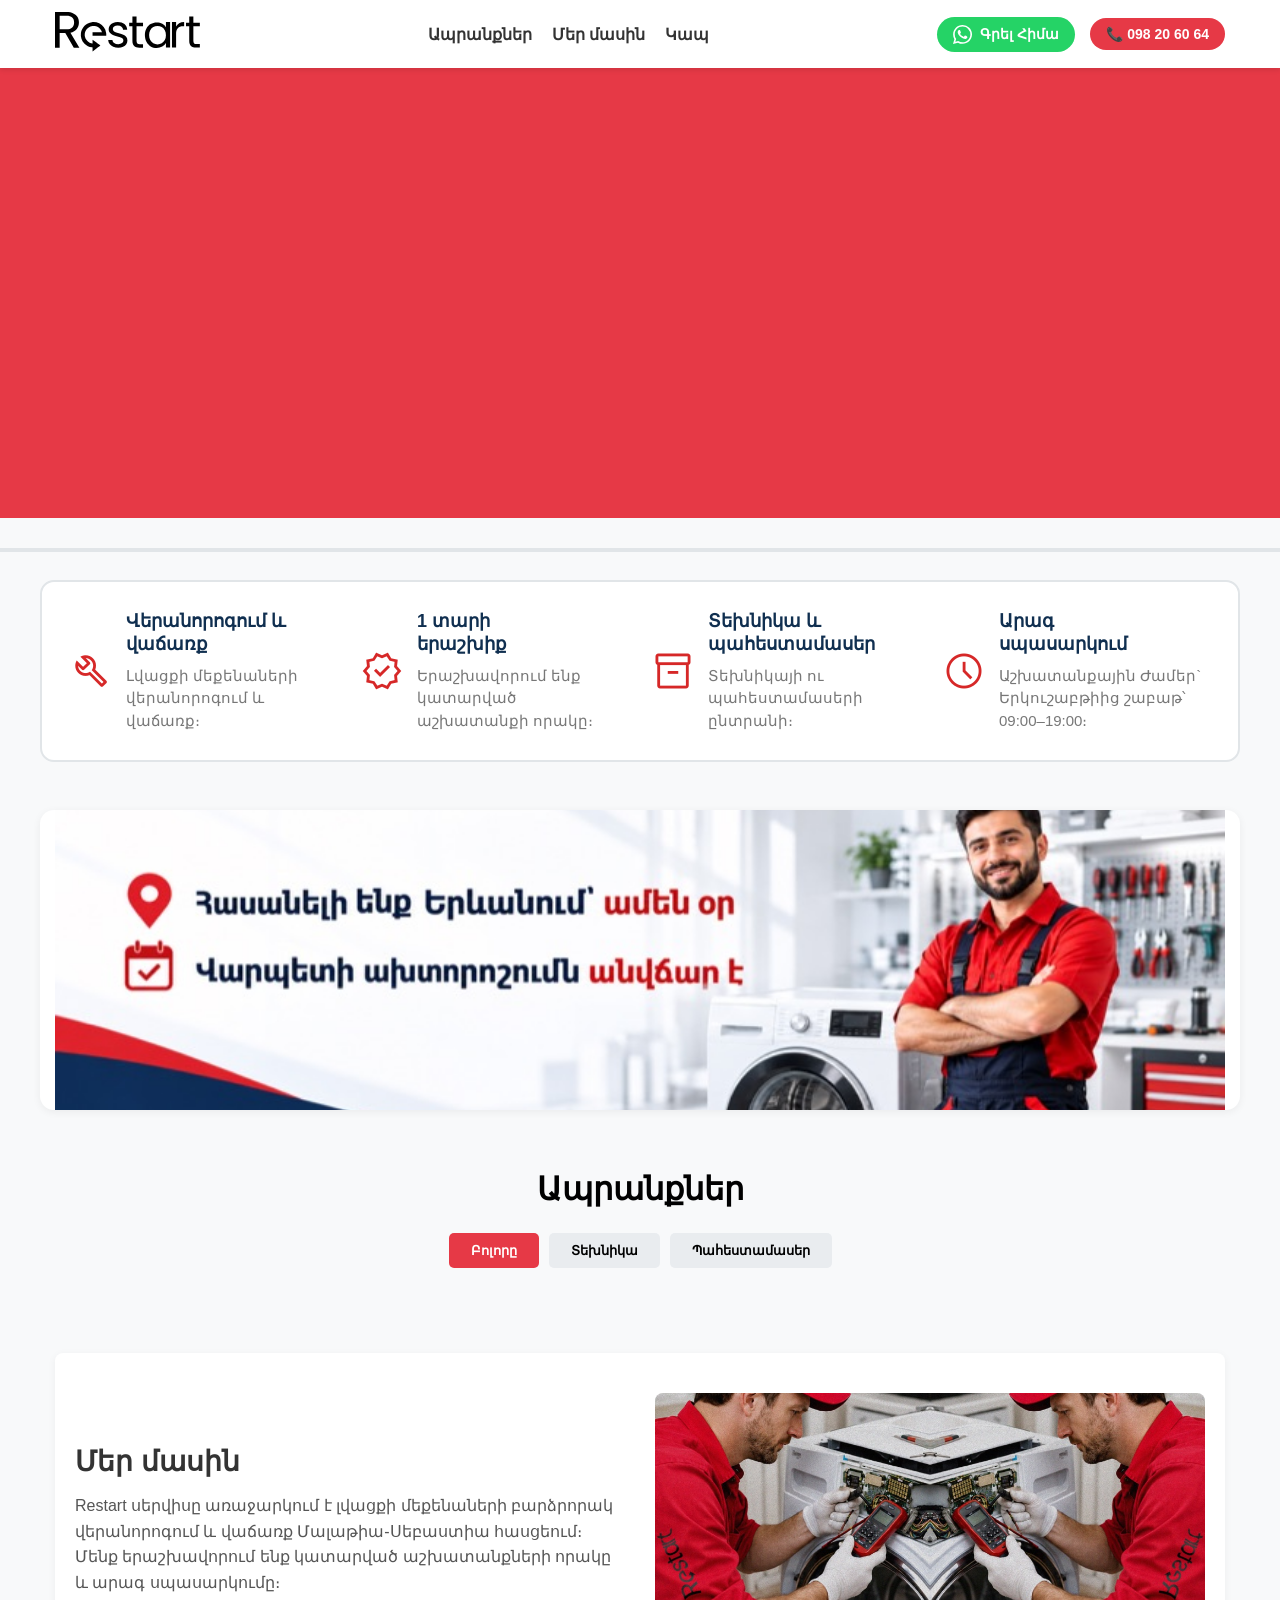
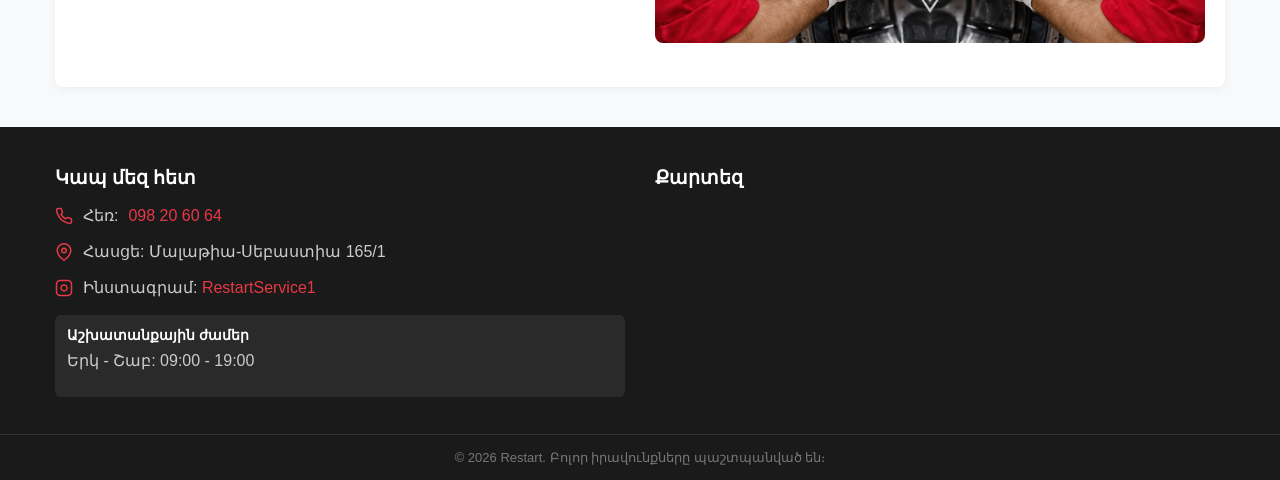
==== commit c68f532f: "transforemed cards added share button" ====
--- a/index.html
+++ b/index.html
@@ -22,7 +22,7 @@
 
 <meta name="twitter:image" content="https://restartservice1.netlify.app/assets/banners/hero-banner-mob.jpg">
 <link
-  href="https://fonts.googleapis.com/css2?family=Material+Symbols+Outlined&icon_names=build,verified,inventory_2,schedule&display=block"
+  href="https://fonts.googleapis.com/css2?family=Material+Symbols+Outlined&icon_names=build,verified,inventory_2,schedule,share,check&display=block"
   rel="stylesheet"
 />
   <link rel="stylesheet" href="style.css">
--- a/style.css
+++ b/style.css
@@ -376,6 +376,7 @@
 }
 
 .product-card {
+  position: relative;
   background: #fff;
   border-radius: 8px;
   padding: 15px;
@@ -745,8 +746,19 @@
 
 @media (max-width: 760px) {
   .products-grid {
-    grid-template-columns: repeat(2, minmax(0, 1fr));
+    display: flex;
+    overflow-x: auto;
+    overscroll-behavior-x: contain;
+    scroll-snap-type: x mandatory;
+    scrollbar-width: thin;
     gap: 16px;
+    padding-bottom: 8px;
+  }
+
+  .products-grid > .product-card {
+    flex: 0 0 calc((100% - 16px) / 2);
+    box-sizing: border-box;
+    scroll-snap-align: start;
   }
 
   .product-card {
@@ -758,14 +770,6 @@
     height: 190px;
   }
 }
-
-@media (max-width: 380px) {
-  .products-grid {
-    grid-template-columns: 1fr;
-  }
-}
-
-
 
 /* BRAND MARQUEE */
 .brand-marquee {
@@ -849,19 +853,24 @@
 
 
 .product-brand-logo {
-  width: 100%;
-  height: 42px;
-  margin-bottom: 8px;
+  position: absolute;
+  z-index: 2;
+  top: 12px;
+  left: 12px;
+  width: auto;
+  height: 26px;
+  margin: 0;
   display: flex;
   align-items: center;
-  justify-content: center;
+  justify-content: flex-start;
+  pointer-events: none;
 }
 
 .product-card .product-brand-logo img {
   width: auto;
   height: auto;
-  max-width: 110px;
-  max-height: 32px;
+  max-width: 76px;
+  max-height: 24px;
   margin: 0;
   object-fit: contain;
   background: transparent;
@@ -870,13 +879,14 @@
 
 @media (max-width: 760px) {
   .product-brand-logo {
-    height: 38px;
-    margin-bottom: 6px;
+    top: 10px;
+    left: 10px;
+    height: 22px;
   }
 
   .product-card .product-brand-logo img {
-    max-width: 90px;
-    max-height: 28px;
+    max-width: 68px;
+    max-height: 21px;
   }
 }
 
@@ -918,12 +928,49 @@
   display: flex;
   flex: 1;
   flex-direction: column;
+  padding-top: 44px;
+  box-sizing: border-box;
   color: inherit;
   text-decoration: none;
   border-radius: 6px;
 }
 
 .product-card-detail-link:focus-visible {
+  outline: 3px solid #e63946;
+  outline-offset: 3px;
+}
+
+.product-card-share {
+  position: absolute;
+  z-index: 2;
+  top: 12px;
+  right: 12px;
+  display: grid;
+  width: 42px;
+  height: 42px;
+  place-items: center;
+  padding: 0;
+  border: 1px solid #e2e2e2;
+  border-radius: 50%;
+  background: #fff;
+  color: #171717;
+  box-shadow: 0 2px 8px rgba(0, 0, 0, 0.12);
+  cursor: pointer;
+  transition: background-color 0.2s, color 0.2s, transform 0.2s;
+}
+
+.product-card-share:hover {
+  background: #111;
+  color: #fff;
+  transform: translateY(-1px);
+}
+
+.product-card-share .material-symbols-outlined {
+  font-size: 22px;
+  line-height: 1;
+}
+
+.product-card-share:focus-visible {
   outline: 3px solid #e63946;
   outline-offset: 3px;
 }
@@ -1045,6 +1092,21 @@
 
 .product-detail-cta:hover {
   background: #e63946;
+}
+
+.product-detail-whatsapp {
+  display: flex;
+  width: 100%;
+  min-height: 54px;
+  margin-top: 12px;
+  padding: 14px 20px;
+  border-radius: 7px;
+  font-size: 17px;
+  box-sizing: border-box;
+}
+
+.product-detail-whatsapp:hover {
+  background-color: #1ebe5d;
 }
 
 .product-detail-share {
@@ -1330,6 +1392,10 @@
   box-shadow: 0 2px 8px rgba(0, 0, 0, 0.06);
 }
 
+.service-availability-section picture {
+  display: block;
+}
+
 .service-availability-section img {
   display: block;
   width: 100%;
